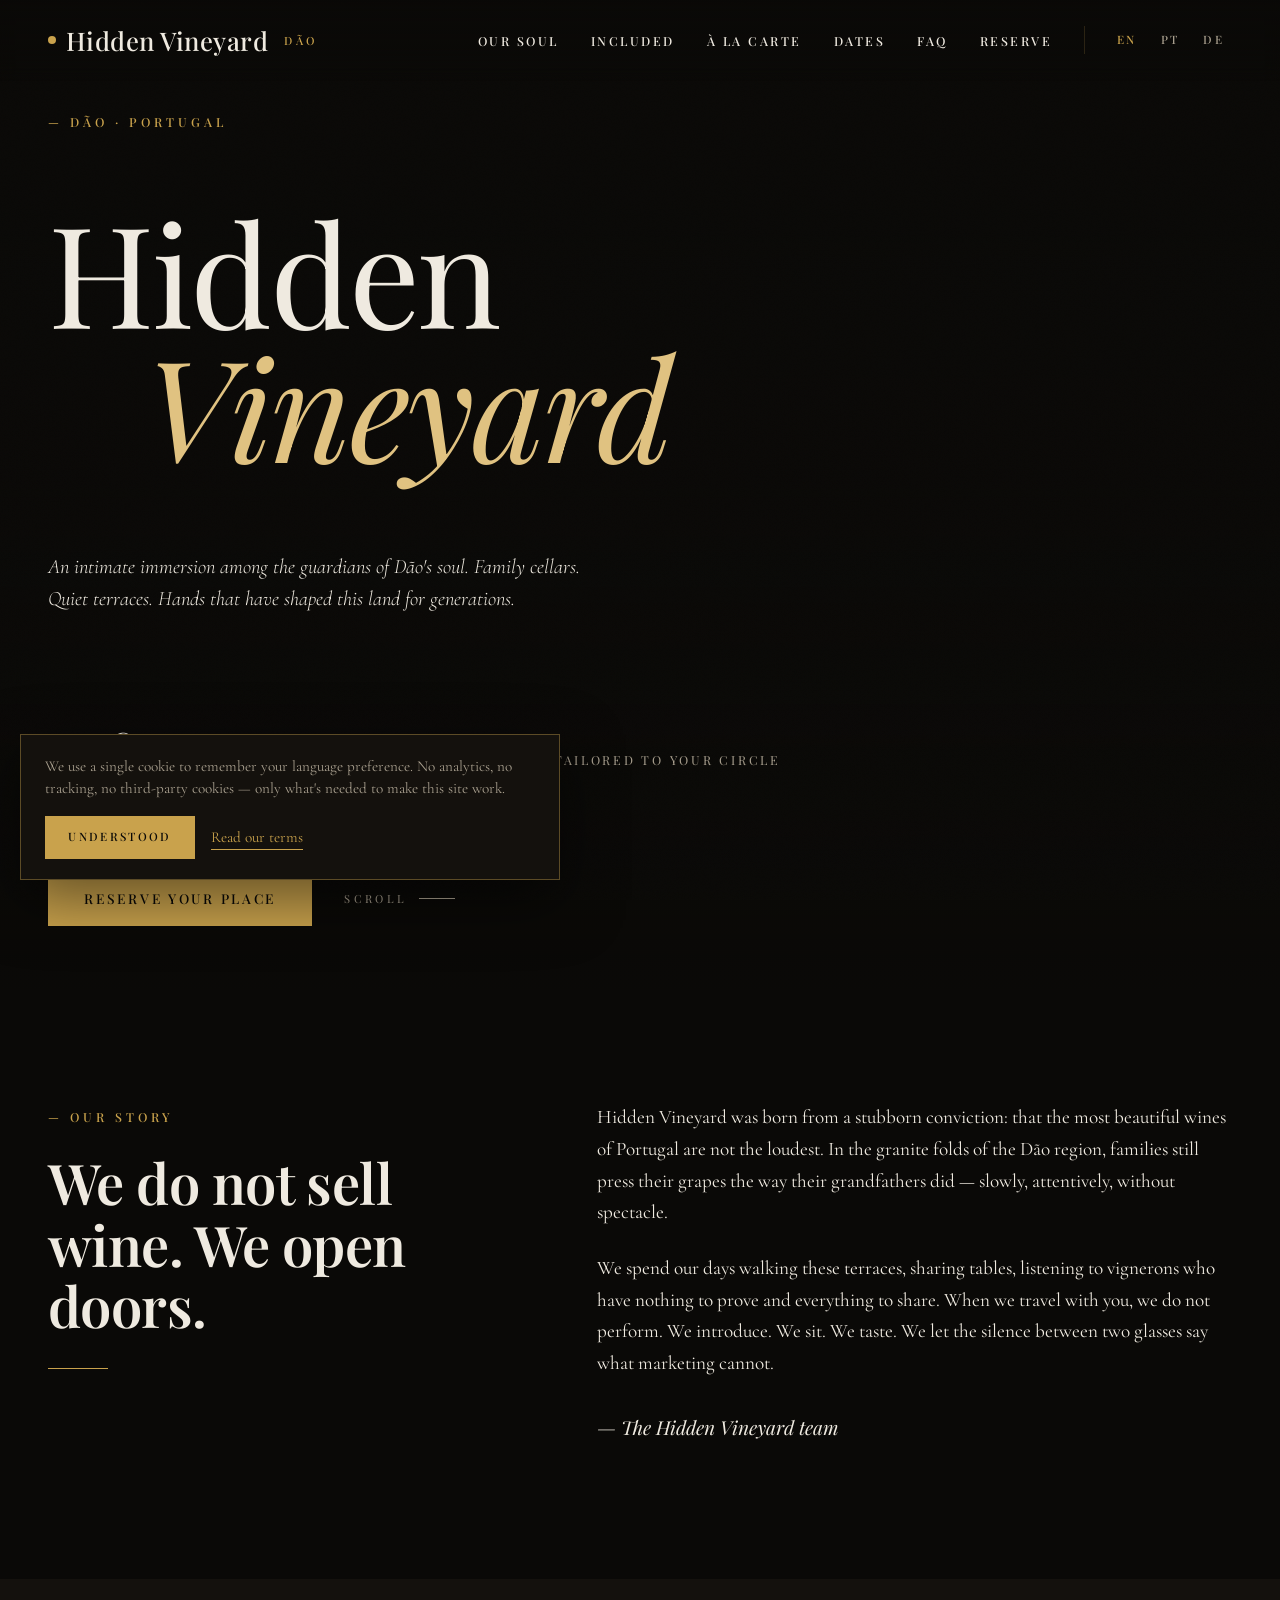
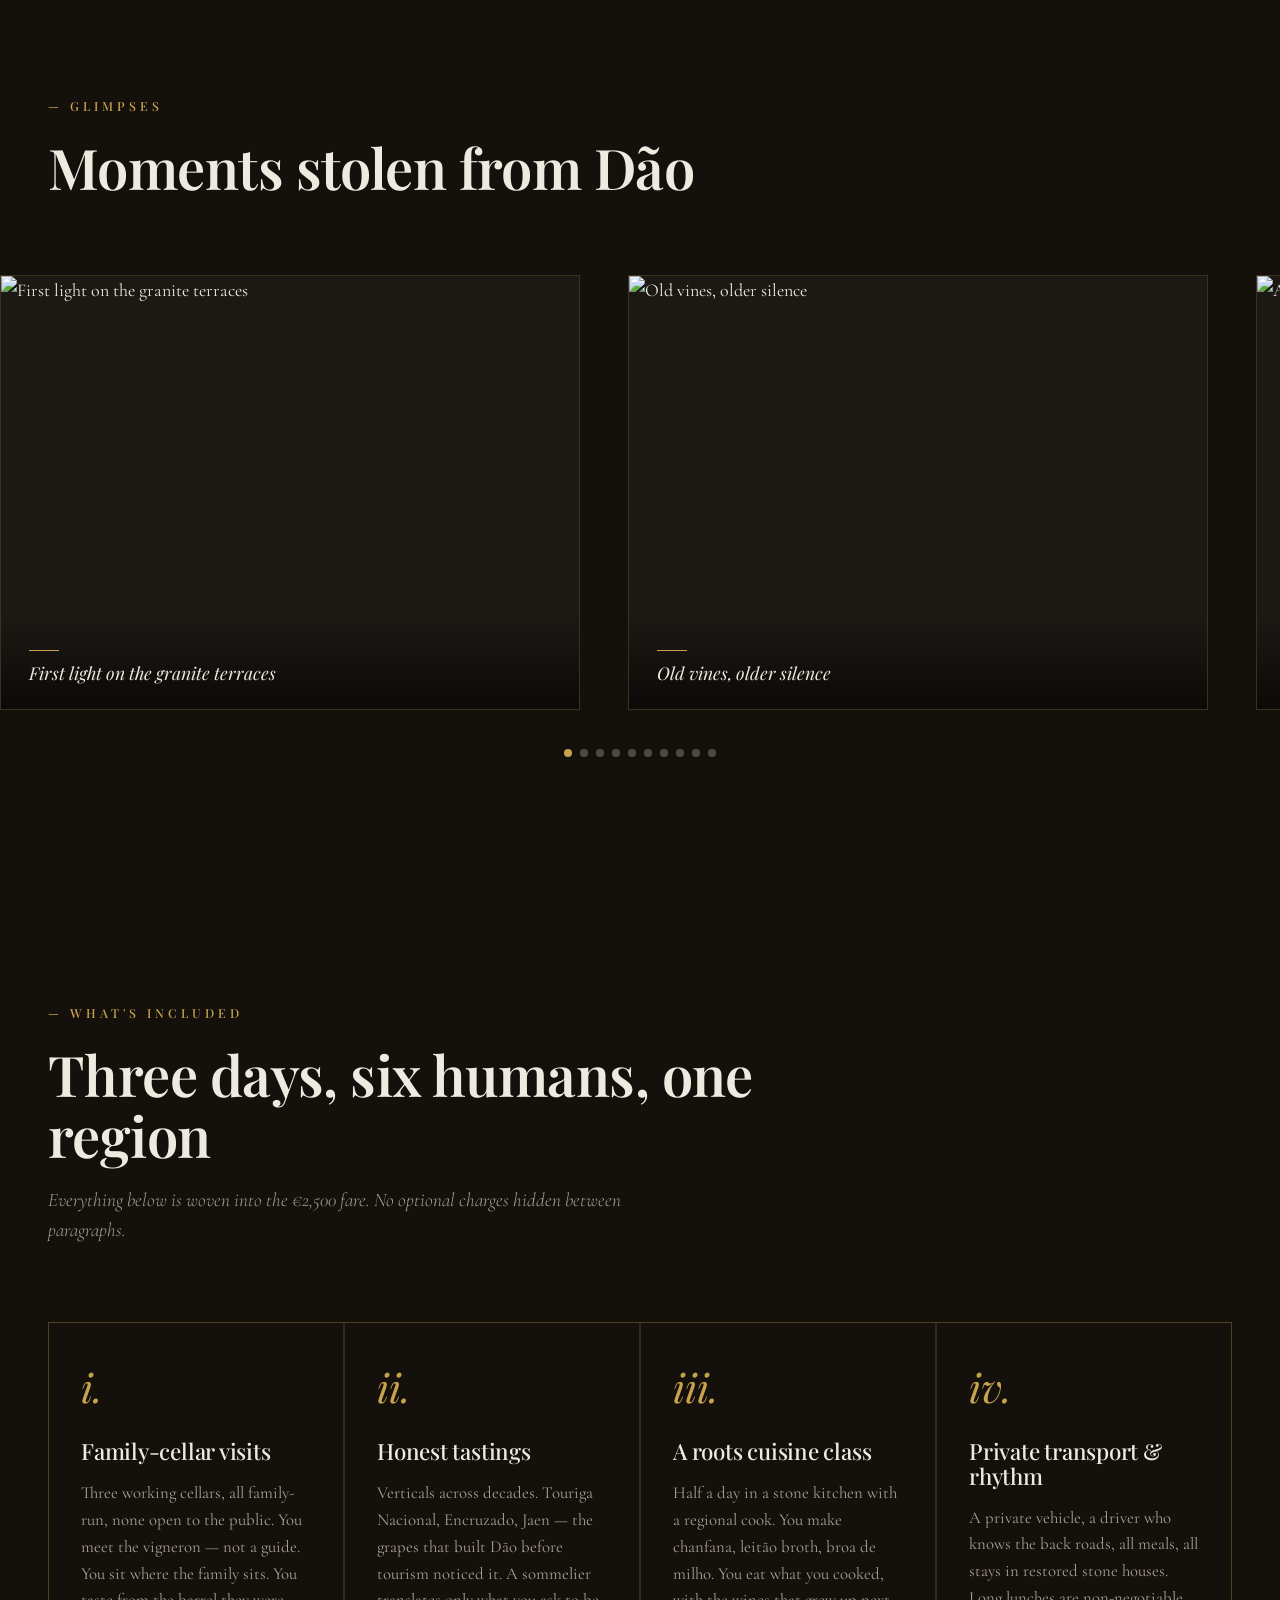
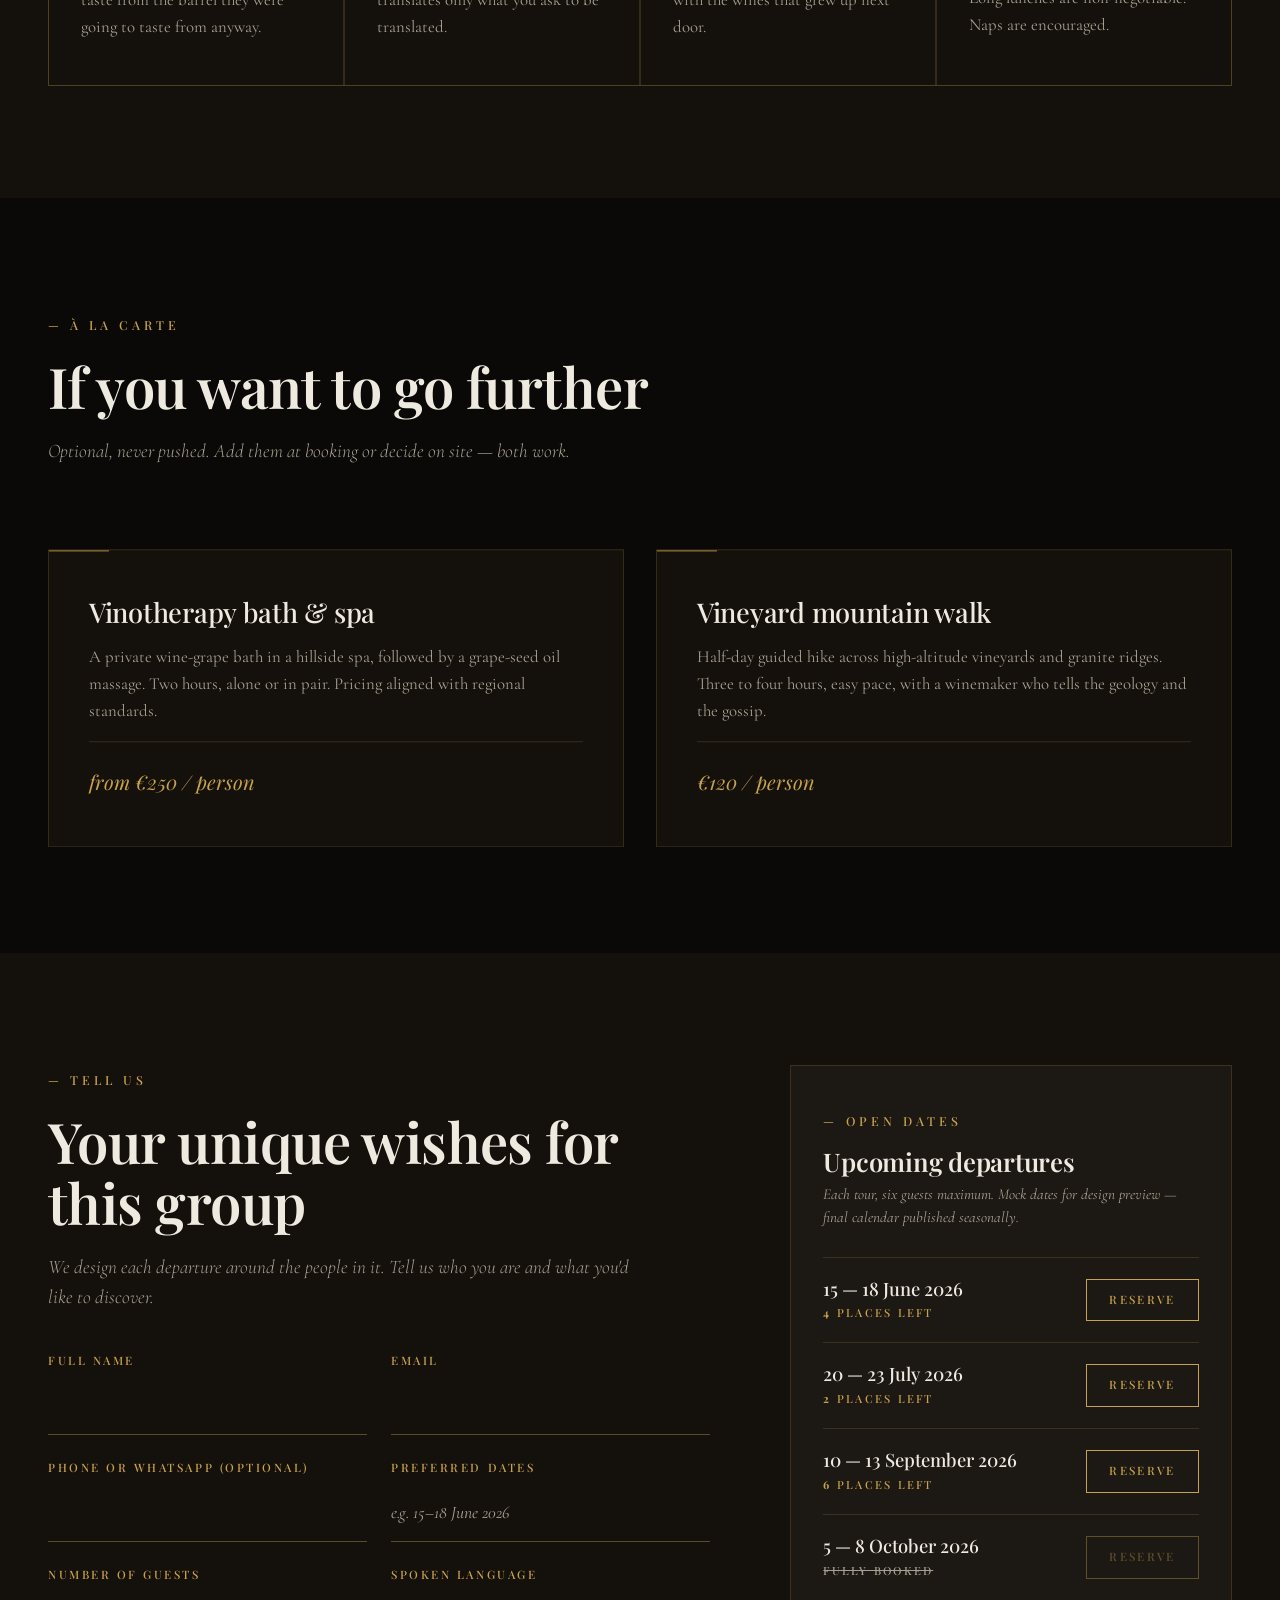
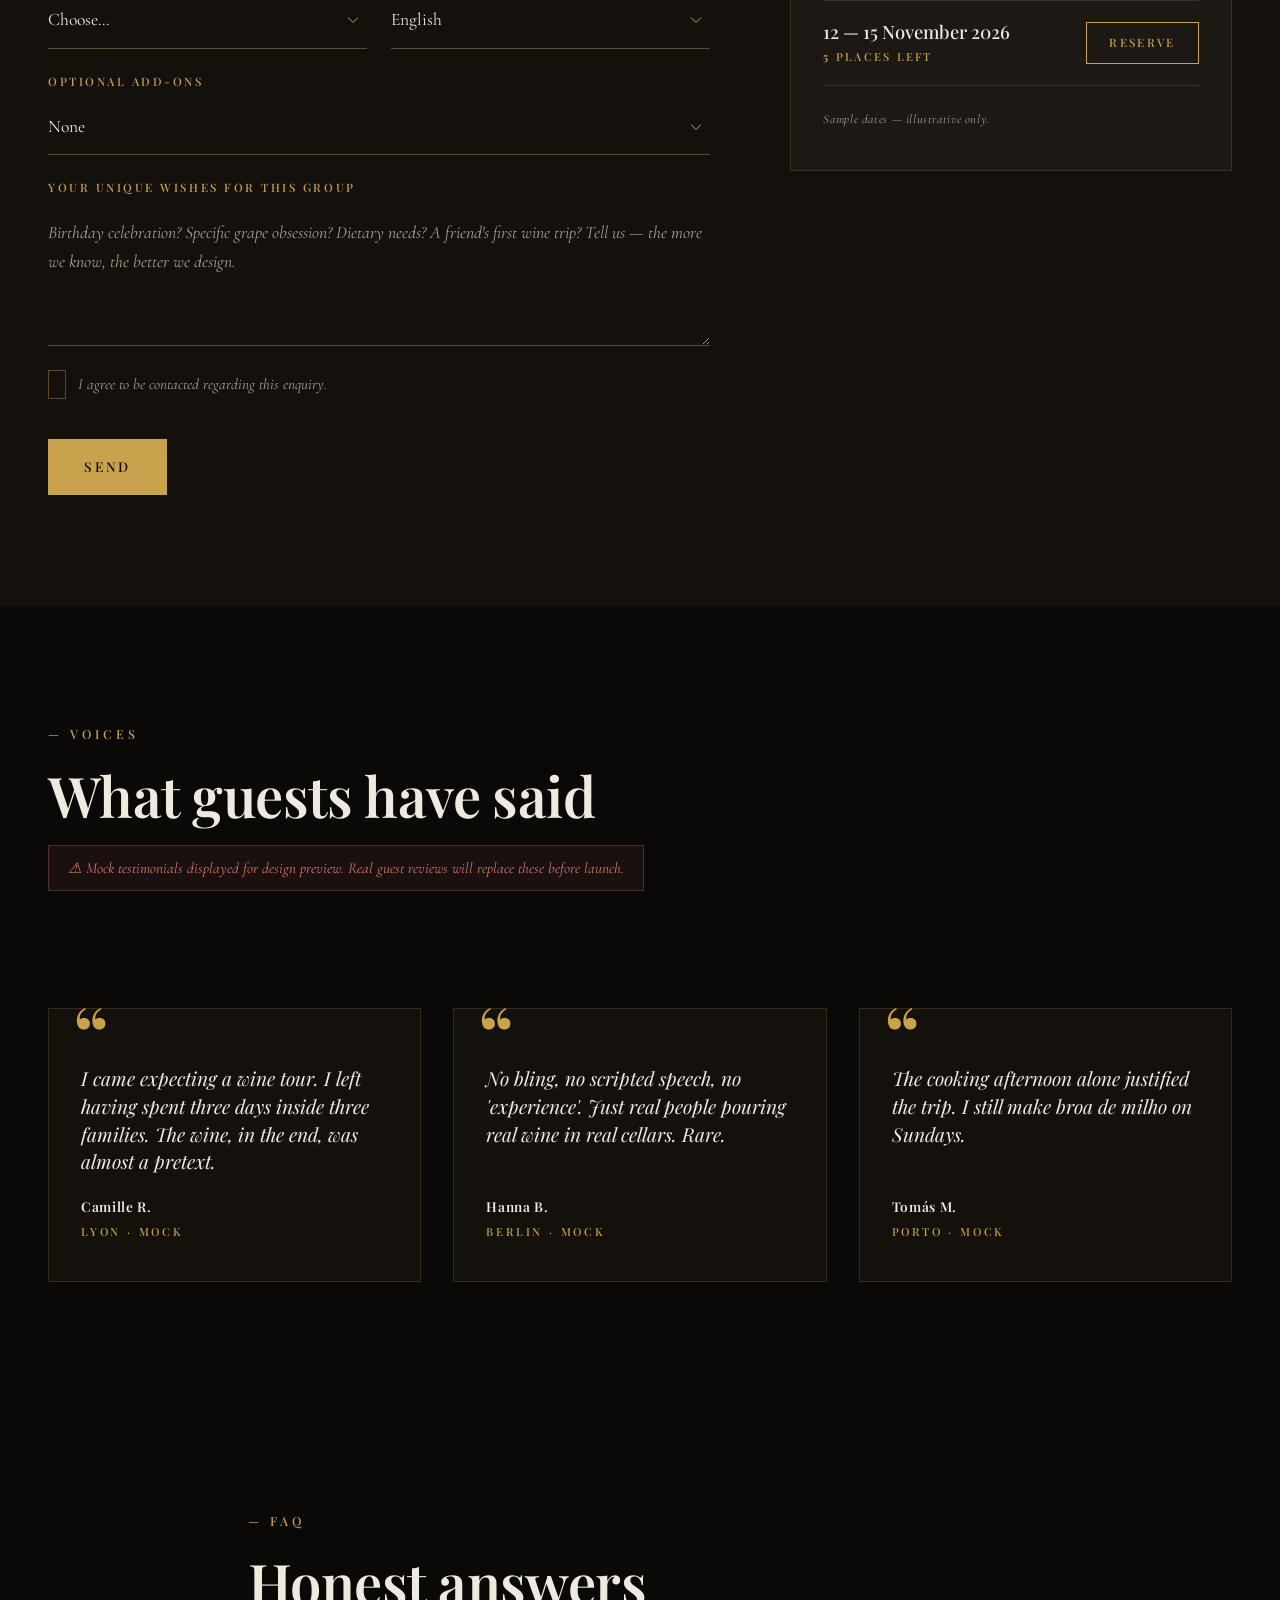
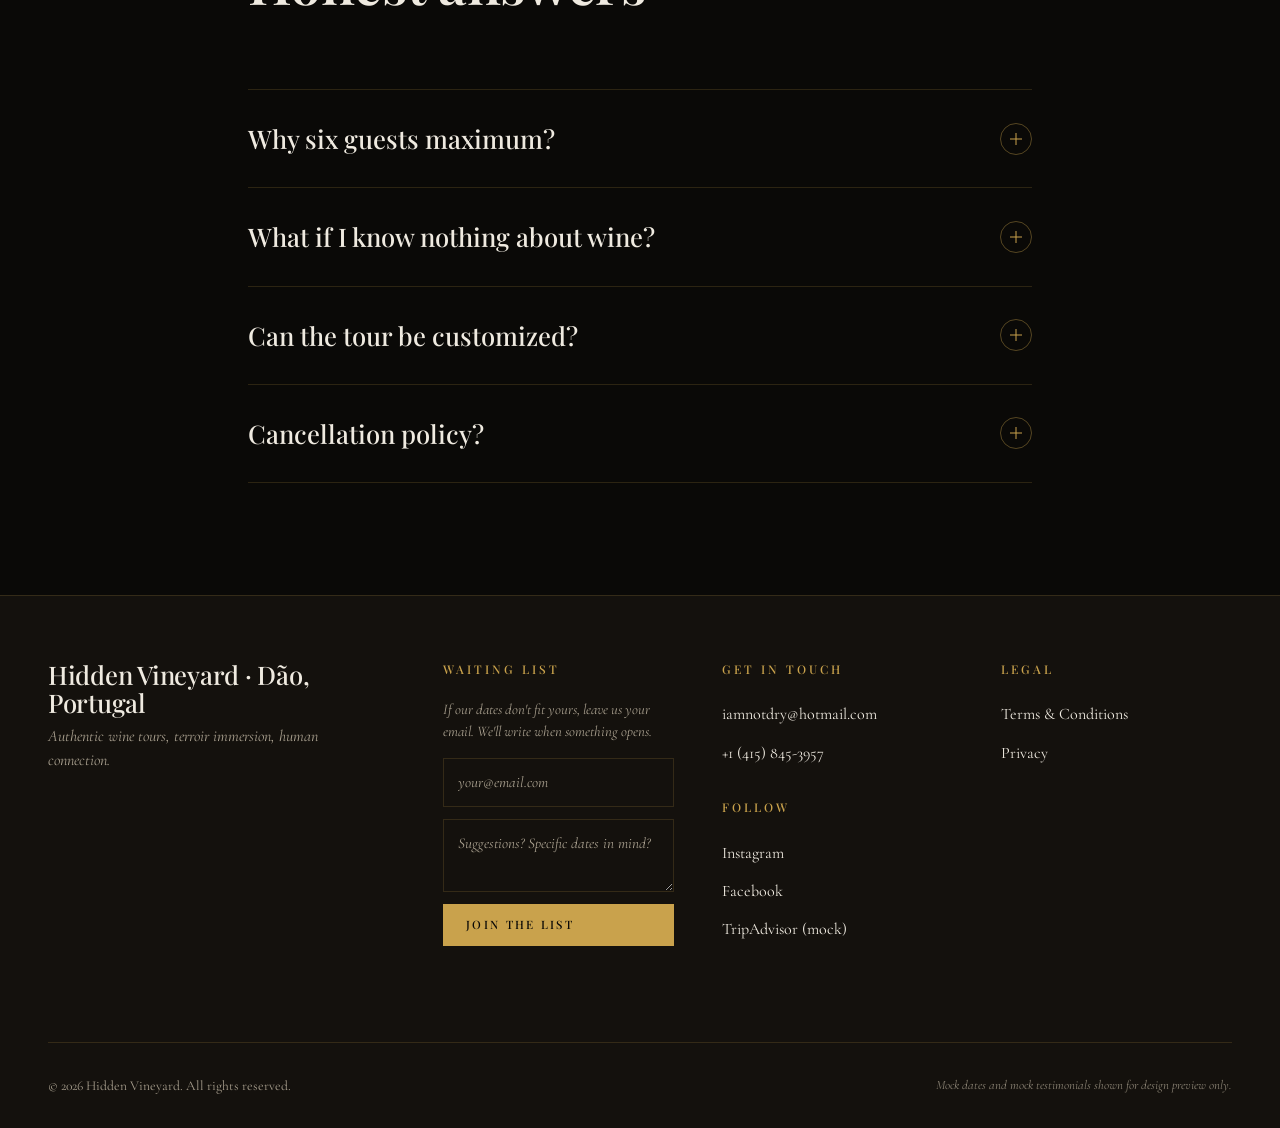
==== index.html @ 2f43fe37 "Update index.html" ====
<!DOCTYPE html>
<html lang="en">
<head>
  <meta charset="UTF-8" />
  <meta name="viewport" content="width=device-width, initial-scale=1.0" />
  <meta name="theme-color" content="#0A0907" />

  <title data-i18n="page_title">Hidden Vineyards — Authentic Dão Wine Tour | €2,500</title>
  <meta name="description" data-i18n-content="page_meta_desc"
    content="Hidden Vineyard. Intimate, family-cellar wine immersion in the Dão region of Portugal. Maximum 6 guests. €2,500 per person." />
  <meta name="keywords" content="Hidden Vineyard, Dão wine tour, Portugal wine, family winery, terroir, authentic wine experience, vineyard immersion, small group wine" />
  <meta name="author" content="Hidden Vineyard" />
  <meta name="robots" content="index, follow" />
  <link rel="canonical" href="https://hiddenvineyard.com/" />

  <!-- Open Graph / Twitter -->
  <meta property="og:type" content="website" />
  <meta property="og:title" data-i18n-content="page_title" content="Hidden Vineyard — Authentic Dão Wine Tour" />
  <meta property="og:description" data-i18n-content="page_meta_desc" content="Family-cellar wine immersion in the Dão region. Maximum 6 guests." />
  <meta property="og:image" content="https://images.unsplash.com/photo-1506377247377-2a5b3b417ebb?w=1200&q=80&auto=format&fit=crop" />
  <meta property="og:url" content="https://hiddenvineyard.com/" />
  <meta name="twitter:card" content="summary_large_image" />

  <!-- Favicon (inline SVG) -->
  <link rel="icon" type="image/svg+xml" href="data:image/svg+xml,%3Csvg xmlns='http://www.w3.org/2000/svg' viewBox='0 0 64 64'%3E%3Crect width='64' height='64' fill='%230A0907'/%3E%3Ctext x='32' y='44' font-family='Georgia,serif' font-size='38' font-style='italic' fill='%23C9A24C' text-anchor='middle' font-weight='500'%3EH%3C/text%3E%3Ccircle cx='48' cy='20' r='3' fill='%23C9A24C'/%3E%3C/svg%3E" />

  <!-- Fonts -->
  <link rel="preconnect" href="https://fonts.googleapis.com" />
  <link rel="preconnect" href="https://fonts.gstatic.com" crossorigin />
  <link href="https://fonts.googleapis.com/css2?family=Playfair+Display:ital,wght@0,400;0,500;0,600;0,700;1,400;1,500&family=Cormorant+Garamond:ital,wght@0,300;0,400;0,500;0,600;0,700;1,300;1,400;1,500&display=swap" rel="stylesheet" />

  <!-- Preconnect to Unsplash CDN for image perf -->
  <link rel="preconnect" href="https://images.unsplash.com" crossorigin />

  <!-- Swiper CSS (CDN) -->
  <link rel="stylesheet" href="https://cdn.jsdelivr.net/npm/swiper@11/swiper-bundle.min.css" />

  <!-- Site CSS -->
  <link rel="stylesheet" href="./css/style.css" />

  <!-- JSON-LD (SEO) -->
  <script type="application/ld+json">
  {
    "@context": "https://schema.org",
    "@type": "TouristTrip",
    "name": "Hidden Vineyard — Authentic Dão Wine Tour",
    "description": "Three-day intimate wine immersion in the Dão region of Portugal. Family cellars, terroir tastings, regional cooking. Maximum 6 guests.",
    "touristType": "Wine enthusiasts",
    "offers": {
      "@type": "Offer",
      "price": "TBD",
      "priceCurrency": "",
      "availability": "https://schema.org/InStock"
    },
    "provider": {
      "@type": "Organization",
      "name": "Hidden Vineyard",
      "email": "iamnotdry@hotmail.com",
      "telephone": "+1-415-845-3957",
      "areaServed": "Dão, Portugal",
      "sameAs": [
        "https://instagram.com/hiddenvineyarddao",
        "https://facebook.com/hiddenvineyarddao"
      ]
    }
  }
  </script>
</head>

<body>

  <!-- ============================================================
       Cookie banner
       ============================================================ -->
  <aside class="cookie" id="cookieBanner" role="dialog" aria-label="Cookie notice">
    <p data-i18n="cookie_text">We use a single cookie to remember your language preference. No analytics, no tracking, no third-party cookies.</p>
    <div class="cookie__row">
      <button class="btn btn--small btn--primary" id="cookieAccept" data-i18n="cookie_accept">Understood</button>
      <a href="./tnc.html" data-i18n="cookie_link">Read our terms</a>
    </div>
  </aside>

  <!-- ============================================================
       Top bar
       ============================================================ -->
  <header class="topbar">
    <div class="container topbar__inner">
      <a href="#top" class="brand" aria-label="Hidden Vineyard">
        <span class="brand__mark"></span>
        <span>Hidden Vineyard</span>
        <span class="brand__sub">Dão</span>
      </a>

      <button class="nav-toggle" aria-label="Toggle navigation" aria-expanded="false">
        <span></span><span></span><span></span>
      </button>

      <nav class="nav" aria-label="Main navigation">
        <ul class="nav__list">
          <li><a href="#about" class="nav__link" data-i18n="nav_about">Our soul</a></li>
          <li><a href="#included" class="nav__link" data-i18n="nav_included">Included</a></li>
          <li><a href="#options" class="nav__link" data-i18n="nav_options">À la carte</a></li>
          <li><a href="#dates" class="nav__link" data-i18n="nav_dates">Dates</a></li>
          <li><a href="#faq" class="nav__link" data-i18n="nav_faq">FAQ</a></li>
          <li><a href="#contact" class="nav__link" data-i18n="nav_contact">Reserve</a></li>
        </ul>
        <div class="lang-switcher" role="group" aria-label="Language">
          <button class="lang-btn" data-lang="en" aria-pressed="true">EN</button>
          <button class="lang-btn" data-lang="pt" aria-pressed="false">PT</button>
          <button class="lang-btn" data-lang="de" aria-pressed="false">DE</button>
        </div>
      </nav>
    </div>
  </header>

  <main id="top">

    <!-- ============================================================
         Hero (parallax)
         ============================================================ -->
    <section class="hero" aria-label="Hidden Vineyard — Dão immersion">
      <div class="hero__bg" aria-hidden="true"></div>
      <div class="container hero__inner">
        <div class="hero__overline overline reveal" data-i18n="hero_overline">DÃO · PORTUGAL</div>
        <h1 class="hero__title reveal" data-delay="1">
          <span data-i18n="hero_title_line1" style="display:inline; margin-left:0; font-style:normal; color:var(--hv-cream);">Hidden</span>
          <span data-i18n="hero_title_line2">Vineyard</span>
        </h1>
        <p class="hero__subtitle reveal" data-delay="2" data-i18n="hero_subtitle">
          An intimate immersion among the guardians of Dão's soul.
        </p>
        <div class="hero__meta reveal" data-delay="3">
          <div class="hero__price-block">
            <span class="hero__price-label" data-i18n="hero_price_label">From</span>
            <span class="hero__price" data-i18n="hero_price">€2,500</span>
            <span class="hero__price-unit" data-i18n="hero_price_unit">per guest</span>
          </div>
          <div class="hero__group" data-i18n="hero_group">6 guests maximum · Tailored to your circle</div>
        </div>
        <div class="hero__cta-row reveal" data-delay="4">
          <a href="#contact" class="btn btn--primary" data-i18n="hero_cta">Reserve your place</a>
          <a href="#about" class="hero__scroll" data-i18n="hero_scroll">Scroll</a>
        </div>
      </div>
    </section>

    <!-- ============================================================
         About
         ============================================================ -->
    <section class="about" id="about">
      <div class="container">
        <div class="about__grid">
          <div class="reveal reveal--left">
            <div class="overline" data-i18n="about_overline">OUR STORY</div>
            <h2 class="about__title" data-i18n="about_title" style="margin-top:1.25rem;">
              We do not sell wine. We open doors.
            </h2>
            <span class="about__rule" aria-hidden="true"></span>
          </div>
          <div class="about__text reveal reveal--right" data-delay="1">
            <p data-i18n="about_p1">Hidden Vineyard was born from a stubborn conviction…</p>
            <p data-i18n="about_p2">We spend our days walking these terraces…</p>
            <p class="about__signature" data-i18n="about_signature">— The Hidden Vineyard team</p>
          </div>
        </div>
      </div>
    </section>

    <!-- ============================================================
         Carousel
         ============================================================ -->
    <section class="carousel-section">
      <div class="container">
        <div class="section-head reveal">
          <div class="overline" data-i18n="carousel_overline">GLIMPSES</div>
          <h2 data-i18n="carousel_title">Moments stolen from Dão</h2>
        </div>
      </div>

      <div class="swiper reveal" data-delay="1">
        <div class="swiper-wrapper">
          <div class="swiper-slide">
            <img src="https://images.unsplash.com/photo-1506905925346-21bda4d32df4?w=900&q=80&auto=format&fit=crop"
                 alt="" data-i18n-alt="carousel_caption_1" loading="lazy" />
            <div class="swiper-slide__caption" data-i18n="carousel_caption_1">First light on the granite terraces</div>
          </div>
          <div class="swiper-slide">
            <img src="https://images.unsplash.com/photo-1547595628-c61a29f496f0?w=900&q=80&auto=format&fit=crop"
                 alt="" data-i18n-alt="carousel_caption_2" loading="lazy" />
            <div class="swiper-slide__caption" data-i18n="carousel_caption_2">Old vines, older silence</div>
          </div>
          <div class="swiper-slide">
            <img src="https://images.unsplash.com/photo-1474722883778-792e7990302f?w=900&q=80&auto=format&fit=crop"
                 alt="" data-i18n-alt="carousel_caption_3" loading="lazy" />
            <div class="swiper-slide__caption" data-i18n="carousel_caption_3">A cellar that smells of wood and patience</div>
          </div>
          <div class="swiper-slide">
            <img src="https://images.unsplash.com/photo-1510812431401-41d2cab2707d?w=900&q=80&auto=format&fit=crop"
                 alt="" data-i18n-alt="carousel_caption_4" loading="lazy" />
            <div class="swiper-slide__caption" data-i18n="carousel_caption_4">The hands that prune in February</div>
          </div>
          <div class="swiper-slide">
            <img src="https://images.unsplash.com/photo-1414235077428-338989a2e8c0?w=900&q=80&auto=format&fit=crop"
                 alt="" data-i18n-alt="carousel_caption_5" loading="lazy" />
            <div class="swiper-slide__caption" data-i18n="carousel_caption_5">A family table, unhurried</div>
          </div>
          <div class="swiper-slide">
            <img src="https://images.unsplash.com/photo-1568213816046-0ee1c42bd559?w=900&q=80&auto=format&fit=crop"
                 alt="" data-i18n-alt="carousel_caption_6" loading="lazy" />
            <div class="swiper-slide__caption" data-i18n="carousel_caption_6">Bottles aged below the kitchen</div>
          </div>
          <div class="swiper-slide">
            <img src="https://images.unsplash.com/photo-1519046904884-53103b34b206?w=900&q=80&auto=format&fit=crop"
                 alt="" data-i18n-alt="carousel_caption_7" loading="lazy" />
            <div class="swiper-slide__caption" data-i18n="carousel_caption_7">Mountain air at 700 meters</div>
          </div>
          <div class="swiper-slide">
            <img src="https://images.unsplash.com/photo-1504674900967-67149e62d34f?w=900&q=80&auto=format&fit=crop"
                 alt="" data-i18n-alt="carousel_caption_8" loading="lazy" />
            <div class="swiper-slide__caption" data-i18n="carousel_caption_8">Slow-roasted lamb, regional bread</div>
          </div>
          <div class="swiper-slide">
            <img src="https://images.unsplash.com/photo-1474314881477-04c4aac40a0e?w=900&q=80&auto=format&fit=crop"
                 alt="" data-i18n-alt="carousel_caption_9" loading="lazy" />
            <div class="swiper-slide__caption" data-i18n="carousel_caption_9">A wine bath, terroir on skin</div>
          </div>
          <div class="swiper-slide">
            <img src="https://images.unsplash.com/photo-1506377247377-2a5b3b417ebb?w=900&q=80&auto=format&fit=crop"
                 alt="" data-i18n-alt="carousel_caption_10" loading="lazy" />
            <div class="swiper-slide__caption" data-i18n="carousel_caption_10">Dusk over Serra da Estrela</div>
          </div>
        </div>
        <div class="swiper-pagination"></div>
      </div>
    </section>

    <!-- ============================================================
         Included
         ============================================================ -->
    <section class="included" id="included">
      <div class="container">
        <div class="section-head reveal">
          <div class="overline" data-i18n="included_overline">WHAT'S INCLUDED</div>
          <h2 data-i18n="included_title">Three days, six humans, one region</h2>
          <p data-i18n="included_subtitle">Everything below is woven into the €2,500 fare.</p>
        </div>

        <div class="included__grid">
          <article class="included__card reveal" data-delay="1">
            <span class="included__num">i.</span>
            <h4 data-i18n="included_1_title">Family-cellar visits</h4>
            <p data-i18n="included_1_desc">Three working cellars, all family-run, none open to the public.</p>
          </article>
          <article class="included__card reveal" data-delay="2">
            <span class="included__num">ii.</span>
            <h4 data-i18n="included_2_title">Honest tastings</h4>
            <p data-i18n="included_2_desc">Verticals across decades.</p>
          </article>
          <article class="included__card reveal" data-delay="3">
            <span class="included__num">iii.</span>
            <h4 data-i18n="included_3_title">A roots cuisine class</h4>
            <p data-i18n="included_3_desc">Half a day in a stone kitchen with a regional cook.</p>
          </article>
          <article class="included__card reveal" data-delay="4">
            <span class="included__num">iv.</span>
            <h4 data-i18n="included_4_title">Private transport &amp; rhythm</h4>
            <p data-i18n="included_4_desc">A private vehicle, a driver who knows the back roads.</p>
          </article>
        </div>
      </div>
    </section>

    <!-- ============================================================
         Options à la carte
         ============================================================ -->
    <section class="options" id="options">
      <div class="container">
        <div class="section-head reveal">
          <div class="overline" data-i18n="options_overline">À LA CARTE</div>
          <h2 data-i18n="options_title">If you want to go further</h2>
          <p data-i18n="options_subtitle">Optional, never pushed.</p>
        </div>

        <div class="options__grid">
          <article class="option-card parallax-card reveal reveal--left" data-parallax="0.04">
            <h4 data-i18n="addon_1_title">Vinotherapy bath &amp; spa</h4>
            <p data-i18n="addon_1_desc">A private wine-grape bath in a hillside spa.</p>
            <div class="option-card__price" data-i18n="addon_1_price">from €250 / person</div>
          </article>
          <article class="option-card parallax-card reveal reveal--right" data-parallax="0.04">
            <h4 data-i18n="addon_2_title">Vineyard mountain walk</h4>
            <p data-i18n="addon_2_desc">Half-day guided hike across high-altitude vineyards.</p>
            <div class="option-card__price" data-i18n="addon_2_price">€120 / person</div>
          </article>
        </div>
      </div>
    </section>

    <!-- ============================================================
         Booking — Form (left) + Sticky dates (right)
         ============================================================ -->
    <section class="booking" id="contact">
      <div class="container">
        <div class="booking__grid">

          <!-- Form -->
          <div class="reveal">
            <div class="section-head" style="margin-bottom: 2.5rem;">
              <div class="overline" data-i18n="form_overline">TELL US</div>
              <h2 data-i18n="form_title">Your unique wishes for this group</h2>
              <p data-i18n="form_subtitle">We design each departure around the people in it.</p>
            </div>

            <!-- Netlify form: data-netlify + name + hidden form-name + honeypot -->
            <form class="form" id="bookingForm"
                  name="hv-booking"
                  method="POST"
                  data-netlify="true"
                  netlify-honeypot="bot-field"
                  novalidate>
              <input type="hidden" name="form-name" value="hv-booking" />
              <p style="display:none;">
                <label>Don't fill this out: <input name="bot-field" /></label>
              </p>

              <div class="form__row">
                <div class="field">
                  <label for="f-name" data-i18n="form_name">Full name</label>
                  <input type="text" id="f-name" name="name" required autocomplete="name" />
                </div>
                <div class="field">
                  <label for="f-email" data-i18n="form_email">Email</label>
                  <input type="email" id="f-email" name="email" required autocomplete="email" />
                </div>
              </div>

              <div class="form__row">
                <div class="field">
                  <label for="f-phone" data-i18n="form_phone">Phone or WhatsApp (optional)</label>
                  <input type="tel" id="f-phone" name="phone" autocomplete="tel" />
                </div>
                <div class="field">
                  <label for="f-dates" data-i18n="form_dates">Preferred dates</label>
                  <input type="text" id="f-dates" name="dates" required
                         placeholder="e.g. 15–18 June 2026"
                         data-i18n-placeholder="form_dates_ph" />
                </div>
              </div>

              <div class="form__row">
                <div class="field">
                  <label for="f-guests" data-i18n="form_guests">Number of guests</label>
                  <select id="f-guests" name="guests" required>
                    <option value="" data-i18n="form_guests_select">Choose...</option>
                    <option value="1" data-i18n="form_guest_1">1 guest</option>
                    <option value="2" data-i18n="form_guest_2">2 guests</option>
                    <option value="3" data-i18n="form_guest_3">3 guests</option>
                    <option value="4" data-i18n="form_guest_4">4 guests</option>
                    <option value="5" data-i18n="form_guest_5">5 guests</option>
                    <option value="6" data-i18n="form_guest_6">6 guests</option>
                  </select>
                </div>
                <div class="field">
                  <label for="f-lang" data-i18n="form_lang">Spoken language</label>
                  <select id="f-lang" name="lang">
                    <option value="en" data-i18n="form_lang_en">English</option>
                    <option value="pt" data-i18n="form_lang_pt">Portuguese</option>
                    <option value="de" data-i18n="form_lang_de">German</option>
                    <option value="other" data-i18n="form_lang_other">Other</option>
                  </select>
                </div>
              </div>

              <div class="field">
                <label for="f-addons" data-i18n="form_addons">Optional add-ons</label>
                <select id="f-addons" name="addons">
                  <option value="none" data-i18n="form_addon_none">None</option>
                  <option value="spa" data-i18n="form_addon_spa">Vinotherapy bath</option>
                  <option value="walk" data-i18n="form_addon_walk">Mountain walk</option>
                  <option value="both" data-i18n="form_addon_both">Both</option>
                </select>
              </div>

              <div class="field">
                <label for="f-wishes" data-i18n="form_wishes">Your unique wishes for this group</label>
                <textarea id="f-wishes" name="wishes" required
                  placeholder="Birthday celebration? Specific grape obsession? Dietary needs?"
                  data-i18n-placeholder="form_wishes_ph"></textarea>
              </div>

              <div class="field field--checkbox">
                <input type="checkbox" id="f-consent" name="consent" required />
                <label for="f-consent" data-i18n="form_consent">I agree to be contacted regarding this enquiry.</label>
              </div>

              <div class="form__submit">
                <button type="submit" class="btn btn--primary" data-i18n="form_submit">Send</button>
                <span class="form__status" id="bookingStatus" role="status" aria-live="polite"></span>
              </div>
            </form>
          </div>

          <!-- Sticky dates panel -->
          <aside class="dates" id="dates" aria-label="Upcoming departures">
            <div class="overline" data-i18n="dates_overline" style="margin-bottom:1rem;">OPEN DATES</div>
            <h3 class="dates__title" data-i18n="dates_title">Upcoming departures</h3>
            <p class="dates__subtitle" data-i18n="dates_subtitle">Each tour, six guests maximum.</p>

            <div class="dates__list">
              <div class="date-item">
                <div>
                  <div class="date-item__when">15 — 18 June 2026</div>
                  <span class="date-item__seats"><strong>4</strong> <span data-i18n="dates_seats_left">places left</span></span>
                </div>
                <a href="#contact" class="btn btn--small" data-i18n="dates_book">Reserve</a>
              </div>
              <div class="date-item">
                <div>
                  <div class="date-item__when">20 — 23 July 2026</div>
                  <span class="date-item__seats"><strong>2</strong> <span data-i18n="dates_seats_left">places left</span></span>
                </div>
                <a href="#contact" class="btn btn--small" data-i18n="dates_book">Reserve</a>
              </div>
              <div class="date-item">
                <div>
                  <div class="date-item__when">10 — 13 September 2026</div>
                  <span class="date-item__seats"><strong>6</strong> <span data-i18n="dates_seats_left">places left</span></span>
                </div>
                <a href="#contact" class="btn btn--small" data-i18n="dates_book">Reserve</a>
              </div>
              <div class="date-item">
                <div>
                  <div class="date-item__when">5 — 8 October 2026</div>
                  <span class="date-item__seats date-item__seats--full" data-i18n="dates_full">Fully booked</span>
                </div>
                <span class="btn btn--small" style="opacity:0.4; pointer-events:none;" data-i18n="dates_book">Reserve</span>
              </div>
              <div class="date-item">
                <div>
                  <div class="date-item__when">12 — 15 November 2026</div>
                  <span class="date-item__seats"><strong>5</strong> <span data-i18n="dates_seats_left">places left</span></span>
                </div>
                <a href="#contact" class="btn btn--small" data-i18n="dates_book">Reserve</a>
              </div>
            </div>

            <p class="dates__disclaimer" data-i18n="dates_disclaimer">Sample dates — illustrative only.</p>
          </aside>
        </div>
      </div>
    </section>

    <!-- ============================================================
         Testimonials
         ============================================================ -->
    <section class="testimonials" id="testimonials">
      <div class="container">
        <div class="section-head reveal">
          <div class="overline" data-i18n="testimonials_overline">VOICES</div>
          <h2 data-i18n="testimonials_title">What guests have said</h2>
          <div class="testimonials__disclaimer" data-i18n="testimonials_disclaimer">
            ⚠ Mock testimonials displayed for design preview.
          </div>
        </div>

        <div class="testimonials__grid">
          <figure class="testimonial reveal" data-delay="1">
            <blockquote class="testimonial__text" data-i18n="testimonial_1">
              I came expecting a wine tour. I left having spent three days inside three families.
            </blockquote>
            <figcaption>
              <div class="testimonial__author" data-i18n="testimonial_1_name">Camille R.</div>
              <div class="testimonial__role" data-i18n="testimonial_1_role">Lyon · mock</div>
            </figcaption>
          </figure>

          <figure class="testimonial reveal" data-delay="2">
            <blockquote class="testimonial__text" data-i18n="testimonial_2">
              No bling, no scripted speech. Just real people pouring real wine in real cellars.
            </blockquote>
            <figcaption>
              <div class="testimonial__author" data-i18n="testimonial_2_name">Hanna B.</div>
              <div class="testimonial__role" data-i18n="testimonial_2_role">Berlin · mock</div>
            </figcaption>
          </figure>

          <figure class="testimonial reveal" data-delay="3">
            <blockquote class="testimonial__text" data-i18n="testimonial_3">
              The cooking afternoon alone justified the trip.
            </blockquote>
            <figcaption>
              <div class="testimonial__author" data-i18n="testimonial_3_name">Tomás M.</div>
              <div class="testimonial__role" data-i18n="testimonial_3_role">Porto · mock</div>
            </figcaption>
          </figure>
        </div>
      </div>
    </section>

    <!-- ============================================================
         FAQ
         ============================================================ -->
    <section class="faq" id="faq">
      <div class="container container--narrow">
        <div class="section-head reveal">
          <div class="overline" data-i18n="faq_overline">FAQ</div>
          <h2 data-i18n="faq_title">Honest answers</h2>
        </div>

        <div class="faq__list">
          <div class="faq-item reveal">
            <button class="faq-item__btn" aria-expanded="false">
              <span class="faq-item__q" data-i18n="faq_1_q">Why six guests maximum?</span>
              <span class="faq-item__icon" aria-hidden="true"></span>
            </button>
            <div class="faq-item__answer">
              <div class="faq-item__answer-inner"><p data-i18n="faq_1_a">Because seven changes the dynamic.</p></div>
            </div>
          </div>
          <div class="faq-item reveal">
            <button class="faq-item__btn" aria-expanded="false">
              <span class="faq-item__q" data-i18n="faq_2_q">What if I know nothing about wine?</span>
              <span class="faq-item__icon" aria-hidden="true"></span>
            </button>
            <div class="faq-item__answer">
              <div class="faq-item__answer-inner"><p data-i18n="faq_2_a">Better, often.</p></div>
            </div>
          </div>
          <div class="faq-item reveal">
            <button class="faq-item__btn" aria-expanded="false">
              <span class="faq-item__q" data-i18n="faq_3_q">Can the tour be customized?</span>
              <span class="faq-item__icon" aria-hidden="true"></span>
            </button>
            <div class="faq-item__answer">
              <div class="faq-item__answer-inner"><p data-i18n="faq_3_a">Every departure is built around the six people in it.</p></div>
            </div>
          </div>
          <div class="faq-item reveal">
            <button class="faq-item__btn" aria-expanded="false">
              <span class="faq-item__q" data-i18n="faq_4_q">Cancellation policy?</span>
              <span class="faq-item__icon" aria-hidden="true"></span>
            </button>
            <div class="faq-item__answer">
              <div class="faq-item__answer-inner"><p data-i18n="faq_4_a">Sixty days or more before departure: full refund.</p></div>
            </div>
          </div>
        </div>
      </div>
    </section>

  </main>

  <!-- ============================================================
       Footer
       ============================================================ -->
  <footer class="footer">
    <div class="container">
      <div class="footer__grid">

        <div class="footer__brand">
          <h4 data-i18n="footer_brand_line">Hidden Vineyard · Dão, Portugal</h4>
          <p data-i18n="footer_tag">Authentic wine tours, terroir immersion, human connection.</p>
        </div>

        <div>
          <div class="footer__col-title" data-i18n="footer_waitlist_title">Waiting list</div>
          <p style="font-size:0.92rem; color:var(--hv-cream-muted); font-style:italic; margin-bottom:0.75rem; line-height:1.45;"
             data-i18n="footer_waitlist_subtitle">If our dates don't fit yours, leave us your email.</p>

          <form class="waitlist" id="waitlistForm"
                name="hv-waitlist" method="POST"
                data-netlify="true" netlify-honeypot="bot-field" novalidate>
            <input type="hidden" name="form-name" value="hv-waitlist" />
            <p style="display:none;"><label>Don't fill: <input name="bot-field" /></label></p>
            <input type="email" name="email" required
                   placeholder="your@email.com"
                   data-i18n-placeholder="footer_waitlist_email_ph" />
            <textarea name="message"
                      placeholder="Suggestions? Specific dates in mind?"
                      data-i18n-placeholder="footer_waitlist_msg_ph"></textarea>
            <button type="submit" class="btn btn--small btn--primary" data-i18n="footer_waitlist_submit">Join the list</button>
            <span class="waitlist__status" id="waitlistStatus" role="status" aria-live="polite"></span>
          </form>
        </div>

        <div>
          <div class="footer__col-title" data-i18n="footer_contact_title">Get in touch</div>
          <ul class="footer__list">
            <li><a href="mailto:iamnotdry@hotmail.com">iamnotdry@hotmail.com</a></li>
            <li><a href="tel:+14158453957">+1 (415) 845-3957</a></li>
          </ul>
          <div class="footer__col-title" style="margin-top: 2rem;" data-i18n="footer_social_title">Follow</div>
          <ul class="footer__list">
            <li><a href="https://instagram.com/hiddenvineyarddao" target="_blank" rel="noopener">Instagram</a></li>
            <li><a href="https://facebook.com/hiddenvineyarddao" target="_blank" rel="noopener">Facebook</a></li>
            <li><a href="https://www.tripadvisor.com/" target="_blank" rel="noopener">TripAdvisor (mock)</a></li>
          </ul>
        </div>

        <div>
          <div class="footer__col-title" data-i18n="footer_legal_title">Legal</div>
          <ul class="footer__list">
            <li><a href="./tnc.html" data-i18n="footer_legal_terms">Terms &amp; Conditions</a></li>
            <li><a href="./tnc.html#privacy" data-i18n="footer_legal_privacy">Privacy</a></li>
          </ul>
        </div>

      </div>

      <div class="footer__bottom">
        <span data-i18n="footer_copyright">© 2026 Hidden Vineyard. All rights reserved.</span>
        <span class="footer__disclaimer" data-i18n="footer_disclaimer">Mock dates and mock testimonials shown for design preview only.</span>
      </div>
    </div>
  </footer>

  <!-- Scripts -->
  <script src="https://cdn.jsdelivr.net/npm/swiper@11/swiper-bundle.min.js" defer></script>
  <script src="./js/i18n.js" defer></script>
  <script src="./js/main.js" defer></script>
</body>
</html>
---- css/style.css ----
/* =============================================================
   Hidden Vineyard — style.css
   Design: editorial luxury · warm-black + antique gold · double serif
   ============================================================= */

/* ---------- Variables ---------- */
:root {
  /* Color */
  --hv-black:        #0A0907;
  --hv-stone:        #14110D;
  --hv-stone-2:      #1C1814;
  --hv-line:         rgba(201, 162, 76, 0.18);
  --hv-line-strong:  rgba(201, 162, 76, 0.40);
  --hv-gold:         #C9A24C;
  --hv-gold-light:   #E0C281;
  --hv-cream:        #EFEAE0;
  --hv-cream-muted:  #A89F8E;
  --hv-success:      #8FBC8F;
  --hv-error:        #D9776E;

  /* Type */
  --font-display: 'Playfair Display', 'Times New Roman', serif;
  --font-body:    'Cormorant Garamond', Georgia, serif;
  --font-meta:    'Playfair Display', Georgia, serif;

  /* Sizes */
  --container:    1280px;
  --container-narrow: 880px;

  /* Spacing rhythm */
  --space-xs: 0.5rem;
  --space-sm: 1rem;
  --space-md: 2rem;
  --space-lg: 4rem;
  --space-xl: 7rem;

  /* Transition */
  --ease-out: cubic-bezier(0.16, 1, 0.3, 1);
}

/* ---------- Reset ---------- */
*, *::before, *::after { box-sizing: border-box; margin: 0; padding: 0; }
html { scroll-behavior: smooth; -webkit-text-size-adjust: 100%; }
body {
  font-family: var(--font-body);
  font-weight: 400;
  font-size: 1.125rem;
  line-height: 1.6;
  color: var(--hv-cream);
  background: var(--hv-black);
  overflow-x: hidden;
  -webkit-font-smoothing: antialiased;
  -moz-osx-font-smoothing: grayscale;
}

img, video { display: block; max-width: 100%; height: auto; }
button, input, select, textarea { font: inherit; color: inherit; }
button { cursor: pointer; background: none; border: none; }
a { color: inherit; text-decoration: none; }
ul, ol { list-style: none; }

/* ---------- Atmospheric overlay (grain) ---------- */
body::before {
  content: "";
  position: fixed;
  inset: 0;
  pointer-events: none;
  z-index: 1;
  opacity: 0.04;
  mix-blend-mode: overlay;
  background-image: url("data:image/svg+xml;utf8,<svg xmlns='http://www.w3.org/2000/svg' width='200' height='200'><filter id='n'><feTurbulence type='fractalNoise' baseFrequency='0.85' numOctaves='2' stitchTiles='stitch'/></filter><rect width='100%' height='100%' filter='url(%23n)' opacity='0.6'/></svg>");
}

/* ---------- Typography utilities ---------- */
h1, h2, h3, h4, h5 {
  font-family: var(--font-display);
  font-weight: 600;
  line-height: 1.1;
  letter-spacing: -0.01em;
  color: var(--hv-cream);
}
h1 { font-size: clamp(3rem, 9vw, 7rem); font-weight: 500; }
h2 { font-size: clamp(2rem, 5vw, 3.5rem); }
h3 { font-size: clamp(1.5rem, 3vw, 2rem); }
h4 { font-size: 1.5rem; font-weight: 600; }
p  { font-size: clamp(1.05rem, 1.4vw, 1.2rem); }

.lead {
  font-size: clamp(1.2rem, 1.8vw, 1.45rem);
  line-height: 1.55;
  font-weight: 300;
  font-style: italic;
  color: var(--hv-cream-muted);
}

.overline {
  font-family: var(--font-meta);
  font-size: 0.78rem;
  font-weight: 500;
  letter-spacing: 0.32em;
  text-transform: uppercase;
  color: var(--hv-gold);
  display: inline-block;
}
.overline::before {
  content: "—";
  margin-right: 0.6em;
  color: var(--hv-gold);
}

em, .italic { font-style: italic; }

/* ---------- Container ---------- */
.container {
  max-width: var(--container);
  margin: 0 auto;
  padding: 0 clamp(1.25rem, 4vw, 3rem);
  position: relative;
}
.container--narrow { max-width: var(--container-narrow); }

section { padding: var(--space-xl) 0; position: relative; }

/* ---------- Buttons ---------- */
.btn {
  display: inline-flex;
  align-items: center;
  gap: 0.6rem;
  font-family: var(--font-meta);
  font-size: 0.85rem;
  font-weight: 500;
  letter-spacing: 0.2em;
  text-transform: uppercase;
  padding: 1rem 2.2rem;
  border: 1px solid var(--hv-gold);
  color: var(--hv-gold);
  background: transparent;
  transition: all 0.4s var(--ease-out);
  position: relative;
  overflow: hidden;
}
.btn::before {
  content: "";
  position: absolute;
  inset: 0;
  background: var(--hv-gold);
  transform: translateY(101%);
  transition: transform 0.4s var(--ease-out);
  z-index: -1;
}
.btn:hover { color: var(--hv-black); }
.btn:hover::before { transform: translateY(0); }
.btn--primary { background: var(--hv-gold); color: var(--hv-black); }
.btn--primary:hover { color: var(--hv-cream); }
.btn--primary::before { background: var(--hv-black); }
.btn--small { padding: 0.7rem 1.4rem; font-size: 0.72rem; }

/* ---------- Cookie banner ---------- */
.cookie {
  position: fixed;
  bottom: 1.25rem;
  left: 1.25rem;
  right: 1.25rem;
  max-width: 540px;
  background: var(--hv-stone);
  border: 1px solid var(--hv-line-strong);
  padding: 1.25rem 1.5rem;
  z-index: 1000;
  font-size: 0.95rem;
  display: flex;
  flex-direction: column;
  gap: 1rem;
  transform: translateY(150%);
  transition: transform 0.6s var(--ease-out);
  box-shadow: 0 20px 60px rgba(0,0,0,0.5);
}
.cookie.is-visible { transform: translateY(0); }
.cookie p { font-size: 0.95rem; line-height: 1.5; color: var(--hv-cream-muted); }
.cookie a { color: var(--hv-gold); border-bottom: 1px solid currentColor; }
.cookie__row { display: flex; gap: 1rem; align-items: center; }

/* ---------- Top bar ---------- */
.topbar {
  position: fixed;
  top: 0;
  left: 0;
  right: 0;
  z-index: 100;
  padding: 1.25rem 0;
  background: linear-gradient(180deg, rgba(10,9,7,0.92) 0%, rgba(10,9,7,0.65) 60%, rgba(10,9,7,0) 100%);
  backdrop-filter: blur(8px);
  -webkit-backdrop-filter: blur(8px);
  transition: background 0.3s var(--ease-out), padding 0.3s var(--ease-out);
}
.topbar.is-scrolled {
  background: rgba(10,9,7,0.96);
  padding: 0.85rem 0;
  border-bottom: 1px solid var(--hv-line);
}
.topbar__inner {
  display: flex;
  align-items: center;
  justify-content: space-between;
  gap: 2rem;
}
.brand {
  font-family: var(--font-display);
  font-size: 1.6rem;
  font-weight: 500;
  color: var(--hv-cream);
  letter-spacing: 0.02em;
  display: flex;
  align-items: center;
  gap: 0.6rem;
}
.brand__mark {
  width: 8px; height: 8px;
  background: var(--hv-gold);
  border-radius: 50%;
}
.brand__sub {
  font-family: var(--font-meta);
  font-size: 0.7rem;
  letter-spacing: 0.3em;
  color: var(--hv-gold);
  text-transform: uppercase;
  margin-left: 0.4rem;
  font-weight: 500;
}

.nav {
  display: flex;
  align-items: center;
  gap: 2rem;
}
.nav__list {
  display: flex;
  gap: 2rem;
  align-items: center;
}
.nav__link {
  font-family: var(--font-meta);
  font-size: 0.78rem;
  letter-spacing: 0.2em;
  text-transform: uppercase;
  color: var(--hv-cream);
  position: relative;
  padding: 0.4rem 0;
  font-weight: 500;
}
.nav__link::after {
  content: "";
  position: absolute;
  left: 0; bottom: 0;
  height: 1px;
  width: 0;
  background: var(--hv-gold);
  transition: width 0.4s var(--ease-out);
}
.nav__link:hover { color: var(--hv-gold); }
.nav__link:hover::after { width: 100%; }

.lang-switcher {
  display: flex;
  gap: 0.5rem;
  align-items: center;
  padding-left: 1.5rem;
  border-left: 1px solid var(--hv-line);
}
.lang-btn {
  font-family: var(--font-meta);
  font-size: 0.72rem;
  letter-spacing: 0.2em;
  text-transform: uppercase;
  color: var(--hv-cream-muted);
  padding: 0.3rem 0.5rem;
  font-weight: 500;
}
.lang-btn.is-active { color: var(--hv-gold); }
.lang-btn:hover { color: var(--hv-cream); }

/* Mobile nav toggle */
.nav-toggle {
  display: none;
  width: 36px; height: 36px;
  position: relative;
  z-index: 200;
}
.nav-toggle span {
  display: block;
  width: 22px;
  height: 1px;
  background: var(--hv-cream);
  margin: 5px auto;
  transition: transform 0.3s var(--ease-out), opacity 0.2s var(--ease-out);
}
.nav-toggle.is-open span:nth-child(1) { transform: translateY(6px) rotate(45deg); }
.nav-toggle.is-open span:nth-child(2) { opacity: 0; }
.nav-toggle.is-open span:nth-child(3) { transform: translateY(-6px) rotate(-45deg); }

/* ---------- Hero (parallax) ---------- */
.hero {
  position: relative;
  min-height: 100vh;
  display: flex;
  align-items: center;
  padding: 0;
  overflow: hidden;
}
.hero__bg {
  position: absolute;
  inset: 0;
  background-image:
    linear-gradient(180deg, rgba(10,9,7,0.55) 0%, rgba(10,9,7,0.4) 50%, rgba(10,9,7,0.92) 100%),
    url('https://images.unsplash.com/photo-1506377247377-2a5b3b417ebb?w=1800&q=80&auto=format&fit=crop');
  background-size: cover;
  background-position: center 30%;
  background-attachment: fixed;
  transform: scale(1.05);
  z-index: 0;
}
@media (max-width: 900px) {
  .hero__bg { background-attachment: scroll; }
}
.hero__inner {
  position: relative;
  z-index: 2;
  display: grid;
  grid-template-columns: 1fr;
  gap: 3rem;
  width: 100%;
  padding-top: 7rem;
  padding-bottom: 4rem;
}
.hero__overline { margin-bottom: 1.5rem; }
.hero__title {
  font-family: var(--font-display);
  font-size: clamp(3.5rem, 11vw, 9.5rem);
  font-weight: 400;
  line-height: 0.95;
  color: var(--hv-cream);
  letter-spacing: -0.02em;
  margin-bottom: 2rem;
}
.hero__title span {
  display: block;
  font-style: italic;
  font-weight: 400;
  color: var(--hv-gold-light);
  margin-left: clamp(2rem, 8vw, 6rem);
}
.hero__subtitle {
  max-width: 540px;
  font-size: clamp(1.15rem, 1.6vw, 1.35rem);
  line-height: 1.55;
  color: var(--hv-cream);
  font-weight: 300;
  font-style: italic;
  margin-bottom: 3rem;
}
.hero__meta {
  display: flex;
  align-items: baseline;
  gap: 2rem;
  margin-bottom: 2.5rem;
  flex-wrap: wrap;
}
.hero__price-block {
  display: flex;
  align-items: baseline;
  gap: 0.6rem;
}
.hero__price-label {
  font-family: var(--font-meta);
  font-size: 0.75rem;
  letter-spacing: 0.3em;
  text-transform: uppercase;
  color: var(--hv-gold);
}
.hero__price {
  font-family: var(--font-display);
  font-size: clamp(2rem, 4vw, 2.8rem);
  color: var(--hv-cream);
  font-weight: 500;
}
.hero__price-unit {
  font-family: var(--font-body);
  font-size: 1.1rem;
  font-style: italic;
  color: var(--hv-cream-muted);
}
.hero__group {
  font-family: var(--font-meta);
  font-size: 0.78rem;
  letter-spacing: 0.22em;
  text-transform: uppercase;
  color: var(--hv-cream-muted);
  padding-left: 2rem;
  border-left: 1px solid var(--hv-line-strong);
}
.hero__cta-row {
  display: flex;
  align-items: center;
  gap: 2rem;
  flex-wrap: wrap;
}
.hero__scroll {
  font-family: var(--font-meta);
  font-size: 0.7rem;
  letter-spacing: 0.3em;
  text-transform: uppercase;
  color: var(--hv-cream-muted);
  display: flex;
  align-items: center;
  gap: 0.7rem;
}
.hero__scroll::after {
  content: "";
  width: 36px;
  height: 1px;
  background: var(--hv-cream-muted);
}

/* ---------- Section header ---------- */
.section-head {
  margin-bottom: clamp(3rem, 6vw, 5rem);
  max-width: 760px;
}
.section-head .overline { margin-bottom: 1.25rem; }
.section-head h2 { margin-bottom: 1.25rem; }
.section-head p {
  color: var(--hv-cream-muted);
  font-size: 1.2rem;
  line-height: 1.55;
  font-style: italic;
  font-weight: 300;
  max-width: 600px;
}

/* ---------- Carousel (Swiper) ---------- */
.carousel-section { background: var(--hv-stone); padding-bottom: var(--space-xl); }
.swiper {
  width: 100%;
  padding-bottom: 4rem;
}
.swiper-slide {
  position: relative;
  width: 580px;
  max-width: 80vw;
  aspect-ratio: 4/3;
  overflow: hidden;
  background: var(--hv-stone-2);
  border: 1px solid var(--hv-line);
}
.swiper-slide img {
  width: 100%; height: 100%;
  object-fit: cover;
  transition: transform 1.2s var(--ease-out);
}
.swiper-slide:hover img { transform: scale(1.04); }
.swiper-slide__caption {
  position: absolute;
  left: 0; right: 0; bottom: 0;
  padding: 2rem 1.75rem 1.5rem;
  background: linear-gradient(0deg, rgba(10,9,7,0.92), transparent 100%);
  font-family: var(--font-display);
  font-style: italic;
  font-size: 1.1rem;
  color: var(--hv-cream);
  line-height: 1.3;
}
.swiper-slide__caption::before {
  content: "";
  display: block;
  width: 30px; height: 1px;
  background: var(--hv-gold);
  margin-bottom: 0.7rem;
}
.swiper-pagination-bullet {
  background: var(--hv-cream-muted);
  opacity: 0.4;
}
.swiper-pagination-bullet-active {
  background: var(--hv-gold);
  opacity: 1;
}

/* ---------- About section ---------- */
.about {
  position: relative;
  padding: var(--space-xl) 0;
}
.about__grid {
  display: grid;
  grid-template-columns: 1fr;
  gap: 4rem;
  align-items: start;
}
@media (min-width: 900px) {
  .about__grid { grid-template-columns: 1fr 1.4fr; gap: 6rem; }
}
.about__title { margin-bottom: 2rem; }
.about__text p {
  font-size: clamp(1.15rem, 1.5vw, 1.35rem);
  line-height: 1.65;
  color: var(--hv-cream);
  margin-bottom: 1.5rem;
  font-weight: 400;
}
.about__signature {
  font-family: var(--font-display);
  font-style: italic;
  color: var(--hv-gold);
  margin-top: 2rem;
  font-size: 1.1rem;
}
.about__rule {
  display: block;
  width: 60px;
  height: 1px;
  background: var(--hv-gold);
  margin-top: 1.5rem;
}

/* ---------- Included grid ---------- */
.included {
  background: var(--hv-stone);
}
.included__grid {
  display: grid;
  grid-template-columns: 1fr;
  gap: 2px;
  background: var(--hv-line);
  border: 1px solid var(--hv-line);
}
@media (min-width: 700px)  { .included__grid { grid-template-columns: 1fr 1fr; } }
@media (min-width: 1100px) { .included__grid { grid-template-columns: repeat(4, 1fr); } }
.included__card {
  background: var(--hv-stone);
  padding: 2.75rem 2rem;
  display: flex;
  flex-direction: column;
  gap: 1rem;
  position: relative;
  transition: background 0.4s var(--ease-out);
}
.included__card:hover { background: var(--hv-stone-2); }
.included__num {
  font-family: var(--font-display);
  font-style: italic;
  font-size: 2.5rem;
  color: var(--hv-gold);
  line-height: 1;
  margin-bottom: 1rem;
  font-weight: 400;
}
.included__card h4 {
  font-size: 1.4rem;
  color: var(--hv-cream);
  font-weight: 500;
}
.included__card p {
  color: var(--hv-cream-muted);
  font-size: 1.05rem;
  line-height: 1.6;
}

/* ---------- Options ---------- */
.options__grid {
  display: grid;
  grid-template-columns: 1fr;
  gap: 2rem;
}
@media (min-width: 800px) { .options__grid { grid-template-columns: 1fr 1fr; } }

.option-card {
  position: relative;
  padding: 3rem 2.5rem;
  border: 1px solid var(--hv-line);
  background: var(--hv-stone);
  display: flex;
  flex-direction: column;
  gap: 1rem;
  overflow: hidden;
  transition: border-color 0.4s var(--ease-out), transform 0.6s var(--ease-out);
}
.option-card:hover {
  border-color: var(--hv-gold);
  transform: translateY(-6px);
}
.option-card::before {
  content: "";
  position: absolute;
  top: 0; left: 0;
  width: 60px; height: 1px;
  background: var(--hv-gold);
}
.option-card h4 {
  font-size: 1.7rem;
  color: var(--hv-cream);
  font-weight: 500;
}
.option-card p {
  color: var(--hv-cream-muted);
  font-size: 1.05rem;
  line-height: 1.6;
  flex: 1;
}
.option-card__price {
  font-family: var(--font-display);
  font-style: italic;
  color: var(--hv-gold);
  font-size: 1.25rem;
  padding-top: 1.5rem;
  margin-top: auto;
  border-top: 1px solid var(--hv-line);
}

/* ---------- Booking layout (form + sticky dates) ---------- */
.booking { background: var(--hv-stone); }
.booking__grid {
  display: grid;
  grid-template-columns: 1fr;
  gap: 4rem;
}
@media (min-width: 1000px) {
  .booking__grid {
    grid-template-columns: 1.5fr 1fr;
    gap: 5rem;
    align-items: start;
  }
}

/* Sticky dates panel */
.dates {
  background: var(--hv-stone-2);
  border: 1px solid var(--hv-line);
  padding: 2.5rem 2rem;
  position: relative;
}
@media (min-width: 1000px) {
  .dates { position: sticky; top: 100px; }
}
.dates__title {
  font-size: 1.6rem;
  margin-bottom: 0.5rem;
}
.dates__subtitle {
  font-size: 0.95rem;
  color: var(--hv-cream-muted);
  font-style: italic;
  margin-bottom: 1.75rem;
  line-height: 1.5;
}
.dates__list { display: flex; flex-direction: column; }
.date-item {
  display: flex;
  align-items: center;
  justify-content: space-between;
  gap: 1rem;
  padding: 1.25rem 0;
  border-top: 1px solid var(--hv-line);
}
.date-item:last-child { border-bottom: 1px solid var(--hv-line); }
.date-item__when {
  font-family: var(--font-display);
  font-size: 1.15rem;
  color: var(--hv-cream);
  line-height: 1.2;
  font-weight: 500;
}
.date-item__seats {
  display: block;
  font-family: var(--font-meta);
  font-size: 0.7rem;
  letter-spacing: 0.2em;
  text-transform: uppercase;
  color: var(--hv-gold);
  margin-top: 0.3rem;
  font-weight: 500;
  font-style: normal;
}
.date-item__seats--full { color: var(--hv-cream-muted); text-decoration: line-through; }
.date-item .btn { white-space: nowrap; }
.dates__disclaimer {
  margin-top: 1.5rem;
  font-size: 0.78rem;
  color: var(--hv-cream-muted);
  font-style: italic;
  letter-spacing: 0.05em;
}

/* ---------- Form ---------- */
.form {
  display: flex;
  flex-direction: column;
  gap: 1.5rem;
}
.form__row {
  display: grid;
  grid-template-columns: 1fr;
  gap: 1.5rem;
}
@media (min-width: 600px) { .form__row { grid-template-columns: 1fr 1fr; } }

.field { display: flex; flex-direction: column; gap: 0.5rem; }
.field label {
  font-family: var(--font-meta);
  font-size: 0.72rem;
  letter-spacing: 0.22em;
  text-transform: uppercase;
  color: var(--hv-gold);
  font-weight: 500;
}
.field input,
.field select,
.field textarea {
  background: transparent;
  border: none;
  border-bottom: 1px solid var(--hv-line-strong);
  padding: 0.85rem 0;
  font-family: var(--font-body);
  font-size: 1.1rem;
  color: var(--hv-cream);
  transition: border-color 0.3s var(--ease-out);
}
.field input::placeholder,
.field textarea::placeholder { color: var(--hv-cream-muted); font-style: italic; }
.field input:focus,
.field select:focus,
.field textarea:focus {
  outline: none;
  border-bottom-color: var(--hv-gold);
}
.field textarea { min-height: 140px; resize: vertical; }
.field select {
  appearance: none;
  -webkit-appearance: none;
  background-image: url("data:image/svg+xml;utf8,<svg xmlns='http://www.w3.org/2000/svg' width='12' height='8' viewBox='0 0 12 8' fill='none'><path d='M1 1.5L6 6.5L11 1.5' stroke='%23C9A24C' stroke-width='1'/></svg>");
  background-repeat: no-repeat;
  background-position: right 0.5rem center;
  padding-right: 2rem;
  cursor: pointer;
}
.field select option { background: var(--hv-stone-2); color: var(--hv-cream); }

.field--checkbox {
  flex-direction: row;
  align-items: center;
  gap: 0.75rem;
  cursor: pointer;
}
.field--checkbox input[type="checkbox"] {
  width: 18px; height: 18px;
  appearance: none;
  -webkit-appearance: none;
  border: 1px solid var(--hv-line-strong);
  background: transparent;
  flex-shrink: 0;
  cursor: pointer;
  position: relative;
  transition: border-color 0.3s var(--ease-out);
}
.field--checkbox input[type="checkbox"]:checked {
  border-color: var(--hv-gold);
  background: var(--hv-gold);
}
.field--checkbox input[type="checkbox"]:checked::after {
  content: "";
  position: absolute;
  left: 5px; top: 1px;
  width: 5px; height: 10px;
  border: solid var(--hv-black);
  border-width: 0 2px 2px 0;
  transform: rotate(45deg);
}
.field--checkbox label {
  font-family: var(--font-body);
  font-size: 0.95rem;
  letter-spacing: 0;
  text-transform: none;
  color: var(--hv-cream-muted);
  font-style: italic;
  font-weight: 400;
  cursor: pointer;
  margin: 0;
}

.form__submit {
  display: flex;
  align-items: center;
  gap: 1.5rem;
  margin-top: 1rem;
  flex-wrap: wrap;
}
.form__status {
  font-family: var(--font-display);
  font-style: italic;
  font-size: 1rem;
  color: var(--hv-cream-muted);
  min-height: 1.5rem;
}
.form__status.is-ok { color: var(--hv-success); }
.form__status.is-err { color: var(--hv-error); }

/* ---------- Testimonials ---------- */
.testimonials {
  background: var(--hv-black);
}
.testimonials__disclaimer {
  display: inline-block;
  margin-bottom: 2.5rem;
  padding: 0.7rem 1.2rem;
  background: rgba(217, 119, 110, 0.07);
  border: 1px solid rgba(217, 119, 110, 0.3);
  font-family: var(--font-body);
  font-style: italic;
  font-size: 0.95rem;
  color: var(--hv-error);
  line-height: 1.4;
  max-width: 700px;
}
.testimonials__grid {
  display: grid;
  grid-template-columns: 1fr;
  gap: 2.5rem;
}
@media (min-width: 800px) {
  .testimonials__grid { grid-template-columns: repeat(3, 1fr); gap: 2rem; }
}
.testimonial {
  padding: 2.5rem 2rem;
  background: var(--hv-stone);
  border: 1px solid var(--hv-line);
  position: relative;
  display: flex;
  flex-direction: column;
  gap: 1.25rem;
}
.testimonial::before {
  content: "“";
  position: absolute;
  top: -1rem; left: 1.5rem;
  font-family: var(--font-display);
  font-size: 5rem;
  color: var(--hv-gold);
  line-height: 1;
  font-weight: 600;
}
.testimonial__text {
  font-family: var(--font-display);
  font-style: italic;
  font-weight: 400;
  font-size: 1.2rem;
  line-height: 1.45;
  color: var(--hv-cream);
  flex: 1;
  padding-top: 1rem;
}
.testimonial__author {
  font-family: var(--font-meta);
  font-size: 0.85rem;
  font-weight: 600;
  letter-spacing: 0.05em;
  color: var(--hv-cream);
  font-style: normal;
}
.testimonial__role {
  font-family: var(--font-meta);
  font-size: 0.7rem;
  letter-spacing: 0.25em;
  text-transform: uppercase;
  color: var(--hv-gold);
  margin-top: 0.3rem;
  font-weight: 500;
}

/* ---------- FAQ ---------- */
.faq__list {
  border-top: 1px solid var(--hv-line);
}
.faq-item {
  border-bottom: 1px solid var(--hv-line);
}
.faq-item__btn {
  width: 100%;
  display: flex;
  align-items: center;
  justify-content: space-between;
  text-align: left;
  padding: 2rem 0;
  gap: 2rem;
  transition: color 0.3s var(--ease-out);
}
.faq-item__q {
  font-family: var(--font-display);
  font-size: clamp(1.2rem, 2vw, 1.6rem);
  color: var(--hv-cream);
  font-weight: 500;
  line-height: 1.3;
}
.faq-item__btn:hover .faq-item__q { color: var(--hv-gold); }
.faq-item__icon {
  width: 32px; height: 32px;
  border: 1px solid var(--hv-line-strong);
  border-radius: 50%;
  flex-shrink: 0;
  position: relative;
  transition: border-color 0.3s var(--ease-out), transform 0.4s var(--ease-out);
}
.faq-item__icon::before,
.faq-item__icon::after {
  content: "";
  position: absolute;
  background: var(--hv-gold);
  top: 50%; left: 50%;
  transform: translate(-50%, -50%);
}
.faq-item__icon::before { width: 12px; height: 1px; }
.faq-item__icon::after { width: 1px; height: 12px; transition: transform 0.4s var(--ease-out); }
.faq-item.is-open .faq-item__icon { border-color: var(--hv-gold); }
.faq-item.is-open .faq-item__icon::after { transform: translate(-50%, -50%) scaleY(0); }
.faq-item__answer {
  max-height: 0;
  overflow: hidden;
  transition: max-height 0.5s var(--ease-out);
}
.faq-item__answer-inner {
  padding-bottom: 2rem;
  color: var(--hv-cream-muted);
  font-size: 1.1rem;
  line-height: 1.6;
  max-width: 720px;
  font-style: italic;
}
.faq-item.is-open .faq-item__answer { max-height: 400px; }

/* ---------- Footer ---------- */
.footer {
  background: var(--hv-stone);
  border-top: 1px solid var(--hv-line);
  padding: var(--space-lg) 0 var(--space-md);
  position: relative;
}
.footer__grid {
  display: grid;
  grid-template-columns: 1fr;
  gap: 3rem;
}
@media (min-width: 800px) {
  .footer__grid { grid-template-columns: 1.5fr 1fr 1fr 1fr; gap: 3rem; }
}
.footer__brand h4 {
  font-family: var(--font-display);
  font-size: 1.6rem;
  font-weight: 500;
  margin-bottom: 0.5rem;
}
.footer__brand p {
  font-style: italic;
  font-size: 1rem;
  color: var(--hv-cream-muted);
  max-width: 320px;
  line-height: 1.5;
}
.footer__col-title {
  font-family: var(--font-meta);
  font-size: 0.75rem;
  letter-spacing: 0.25em;
  text-transform: uppercase;
  color: var(--hv-gold);
  margin-bottom: 1.25rem;
  font-weight: 500;
}
.footer__list { display: flex; flex-direction: column; gap: 0.6rem; }
.footer__list a {
  color: var(--hv-cream);
  font-size: 1rem;
  border-bottom: 1px solid transparent;
  transition: border-color 0.3s var(--ease-out), color 0.3s var(--ease-out);
  padding-bottom: 1px;
}
.footer__list a:hover { color: var(--hv-gold); border-bottom-color: var(--hv-gold); }

.waitlist {
  display: flex;
  flex-direction: column;
  gap: 0.75rem;
  margin-top: 1rem;
}
.waitlist input,
.waitlist textarea {
  background: transparent;
  border: 1px solid var(--hv-line);
  padding: 0.7rem 0.9rem;
  font-family: var(--font-body);
  font-size: 0.95rem;
  color: var(--hv-cream);
  transition: border-color 0.3s var(--ease-out);
}
.waitlist input::placeholder,
.waitlist textarea::placeholder { color: var(--hv-cream-muted); font-style: italic; }
.waitlist input:focus,
.waitlist textarea:focus { outline: none; border-color: var(--hv-gold); }
.waitlist textarea { min-height: 70px; resize: vertical; }
.waitlist__status {
  font-family: var(--font-display);
  font-style: italic;
  font-size: 0.9rem;
  color: var(--hv-cream-muted);
  min-height: 1.2rem;
}

.footer__bottom {
  margin-top: 4rem;
  padding-top: 2rem;
  border-top: 1px solid var(--hv-line);
  display: flex;
  justify-content: space-between;
  flex-wrap: wrap;
  gap: 1rem;
  font-size: 0.85rem;
  color: var(--hv-cream-muted);
}
.footer__disclaimer {
  font-style: italic;
  font-size: 0.8rem;
  color: var(--hv-cream-muted);
  opacity: 0.8;
}

/* ---------- Reveal animations (IntersectionObserver) ---------- */
.reveal {
  opacity: 0;
  transform: translateY(40px);
  transition: opacity 1s var(--ease-out), transform 1s var(--ease-out);
}
.reveal.is-in { opacity: 1; transform: translateY(0); }
.reveal--left  { transform: translateX(-40px); }
.reveal--right { transform: translateX(40px); }
.reveal--left.is-in,
.reveal--right.is-in { transform: translateX(0); }

.reveal[data-delay="1"]  { transition-delay: 0.08s; }
.reveal[data-delay="2"]  { transition-delay: 0.16s; }
.reveal[data-delay="3"]  { transition-delay: 0.24s; }
.reveal[data-delay="4"]  { transition-delay: 0.32s; }

/* Parallax on cards */
.parallax-card { will-change: transform; transition: transform 0.1s linear; }

/* ---------- Reduced motion ---------- */
@media (prefers-reduced-motion: reduce) {
  * { animation-duration: 0.01ms !important; transition-duration: 0.01ms !important; }
  .hero__bg { background-attachment: scroll; }
  .reveal { opacity: 1; transform: none; }
}

/* ---------- Mobile nav ---------- */
@media (max-width: 980px) {
  .nav-toggle { display: block; }
  .nav {
    position: fixed;
    top: 0; right: 0;
    width: min(360px, 85vw);
    height: 100vh;
    background: var(--hv-stone);
    border-left: 1px solid var(--hv-line);
    flex-direction: column;
    align-items: flex-start;
    padding: 6rem 2.5rem 2.5rem;
    transform: translateX(100%);
    transition: transform 0.5s var(--ease-out);
    z-index: 150;
  }
  .nav.is-open { transform: translateX(0); }
  .nav__list {
    flex-direction: column;
    align-items: flex-start;
    gap: 1.5rem;
    margin-bottom: 2rem;
  }
  .nav__link { font-size: 0.95rem; }
  .lang-switcher {
    padding-left: 0;
    padding-top: 1.5rem;
    border-left: none;
    border-top: 1px solid var(--hv-line);
    width: 100%;
  }
}

/* ---------- T&C page ---------- */
.tnc {
  padding: 9rem 0 var(--space-xl);
  min-height: 80vh;
}
.tnc h1 { margin-bottom: 1rem; }
.tnc__intro {
  font-style: italic;
  color: var(--hv-cream-muted);
  margin-bottom: 3rem;
  font-size: 1.15rem;
  max-width: 700px;
}
.tnc__section { margin-bottom: 2.5rem; }
.tnc__section h2 {
  font-size: 1.5rem;
  margin-bottom: 0.75rem;
  color: var(--hv-gold);
}
.tnc__section p {
  color: var(--hv-cream);
  margin-bottom: 0.75rem;
  line-height: 1.55;
}
.tnc__placeholder {
  font-style: italic;
  color: var(--hv-cream-muted);
  border-left: 2px solid var(--hv-gold);
  padding-left: 1rem;
  font-size: 1rem;
}
.tnc__back {
  margin-top: 3rem;
  display: inline-block;
}
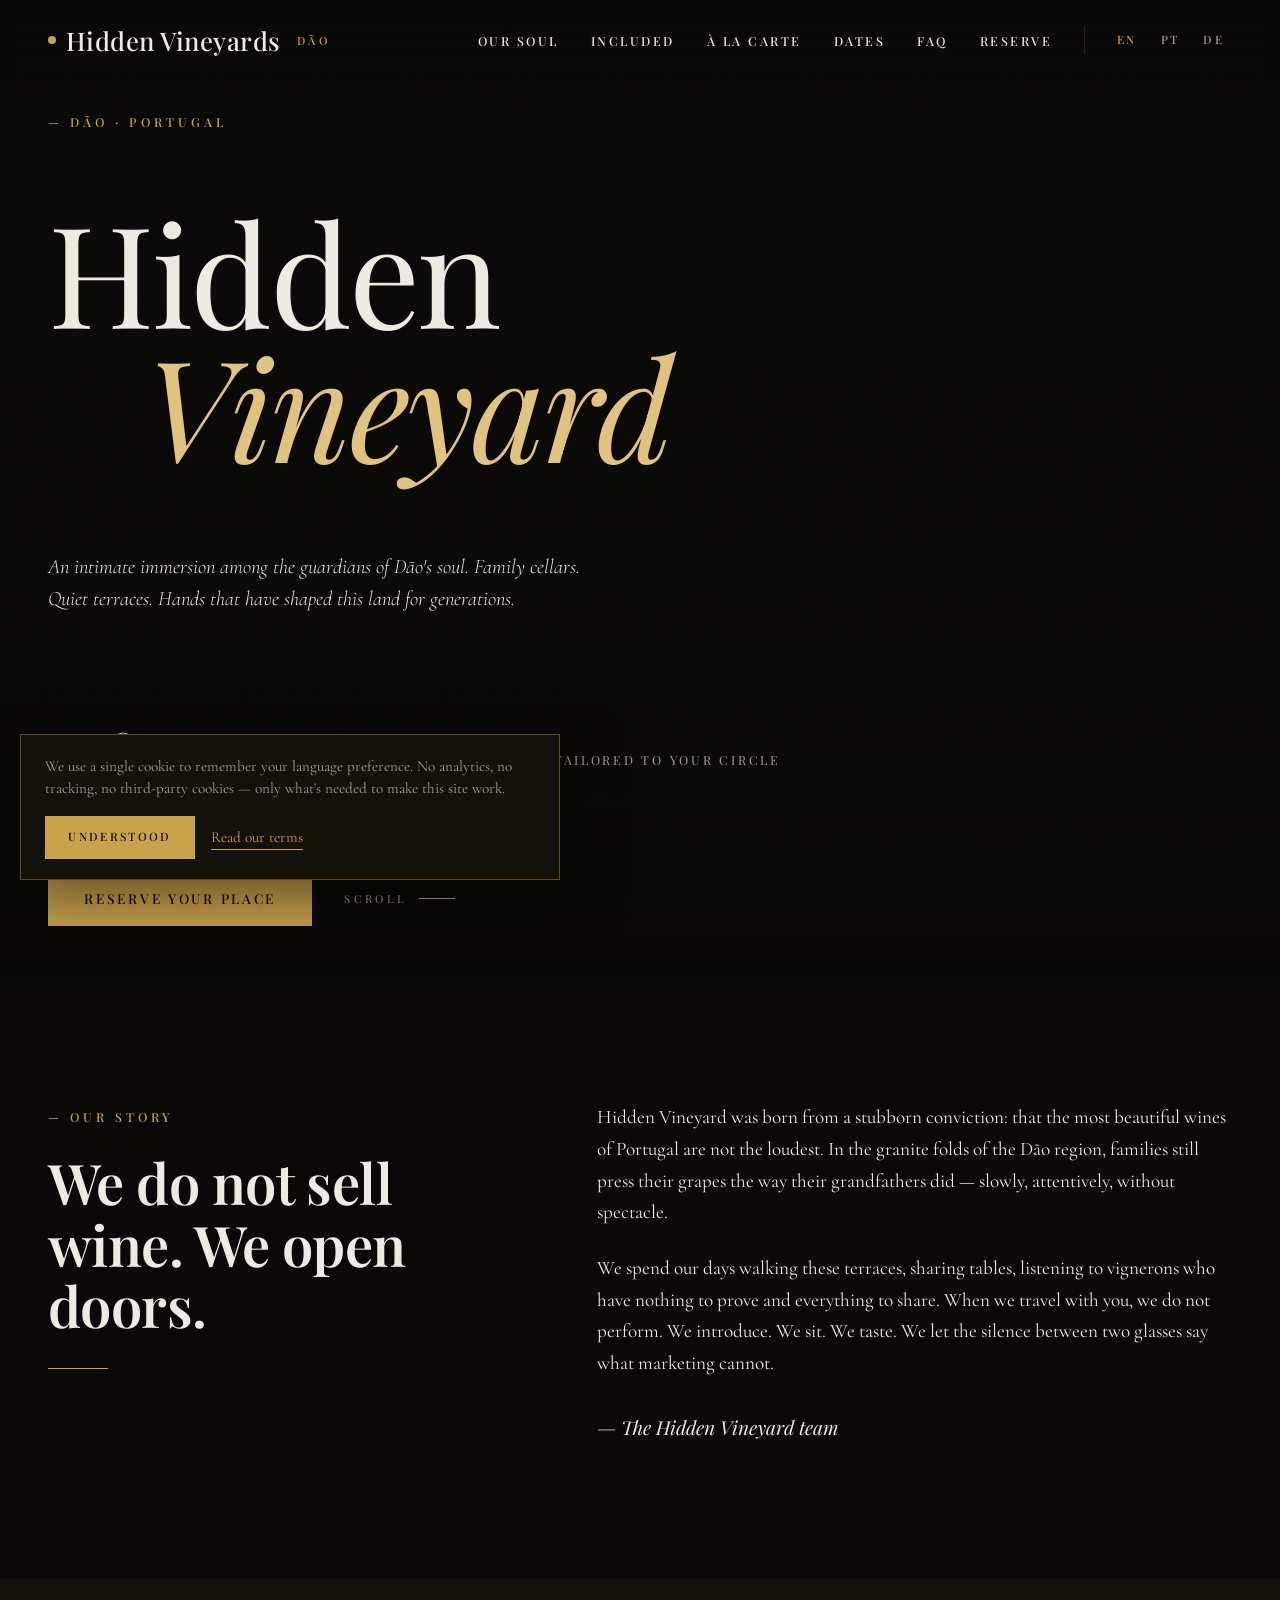
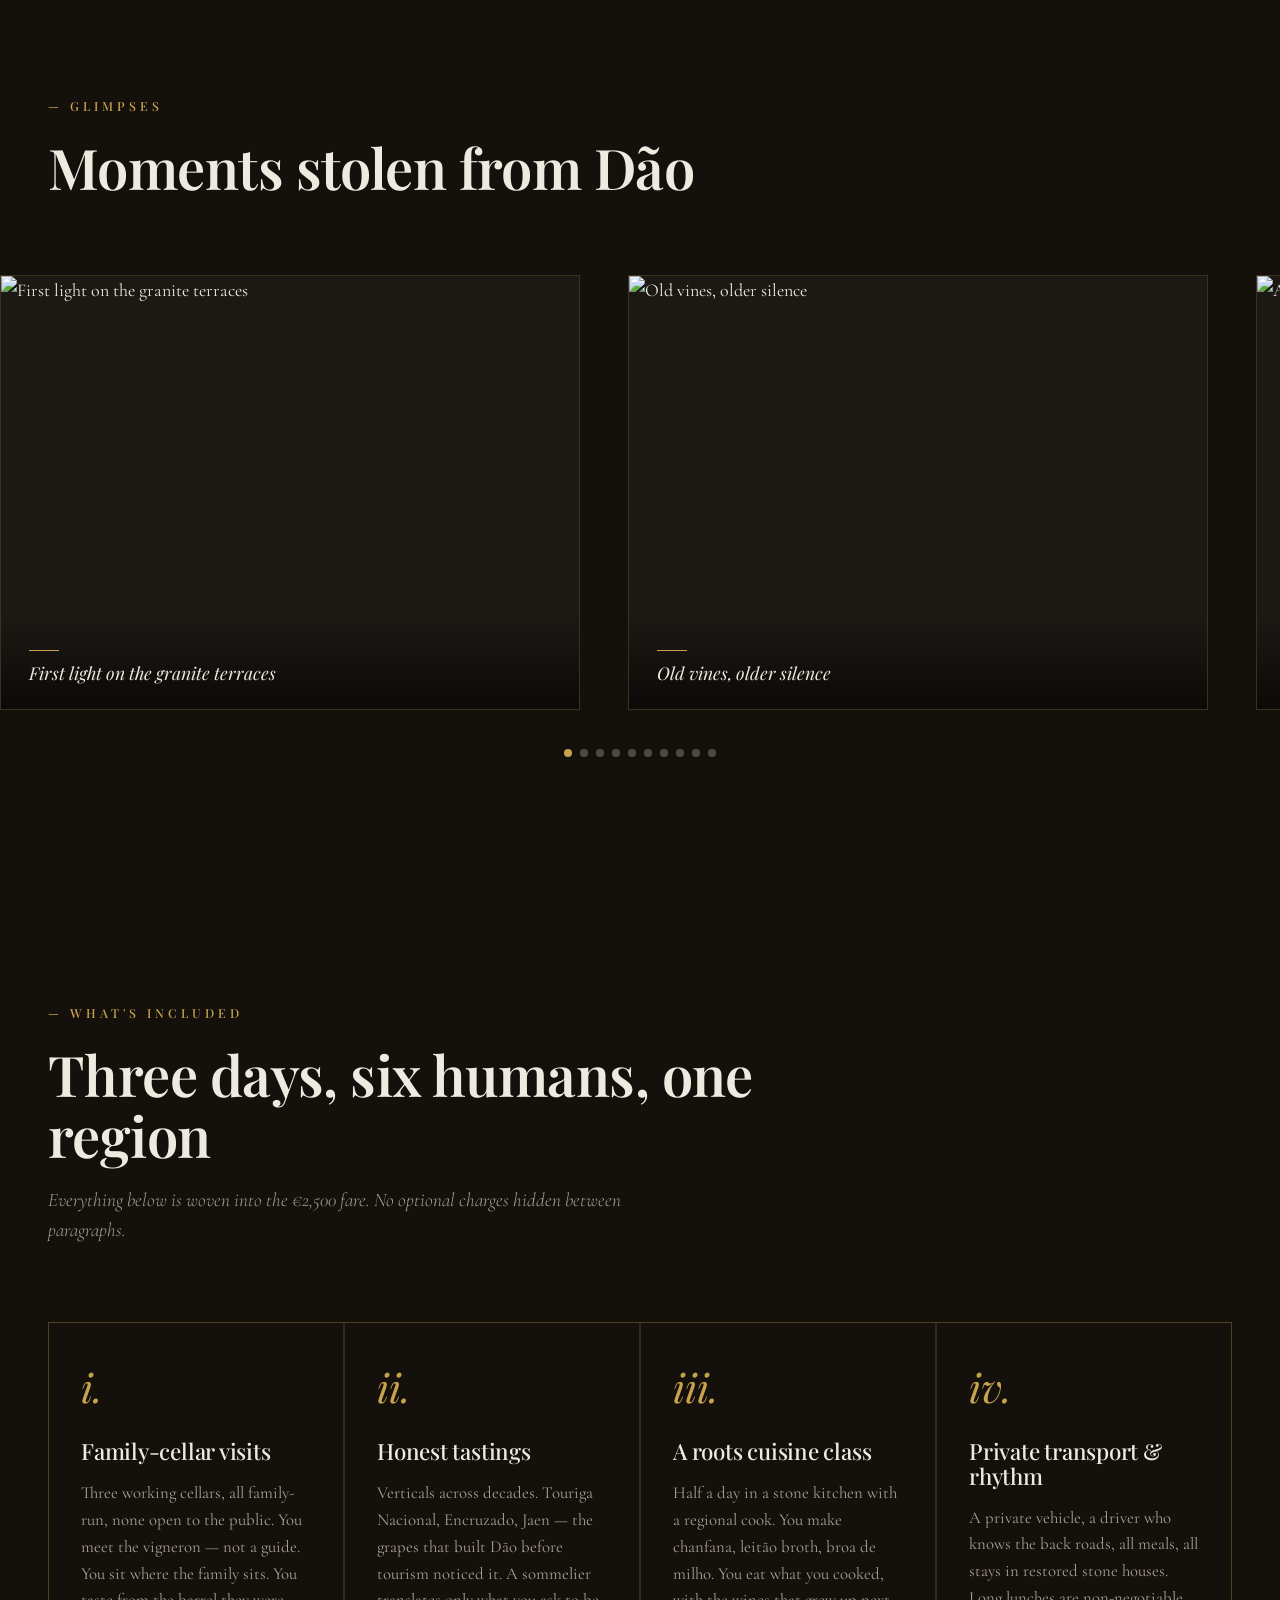
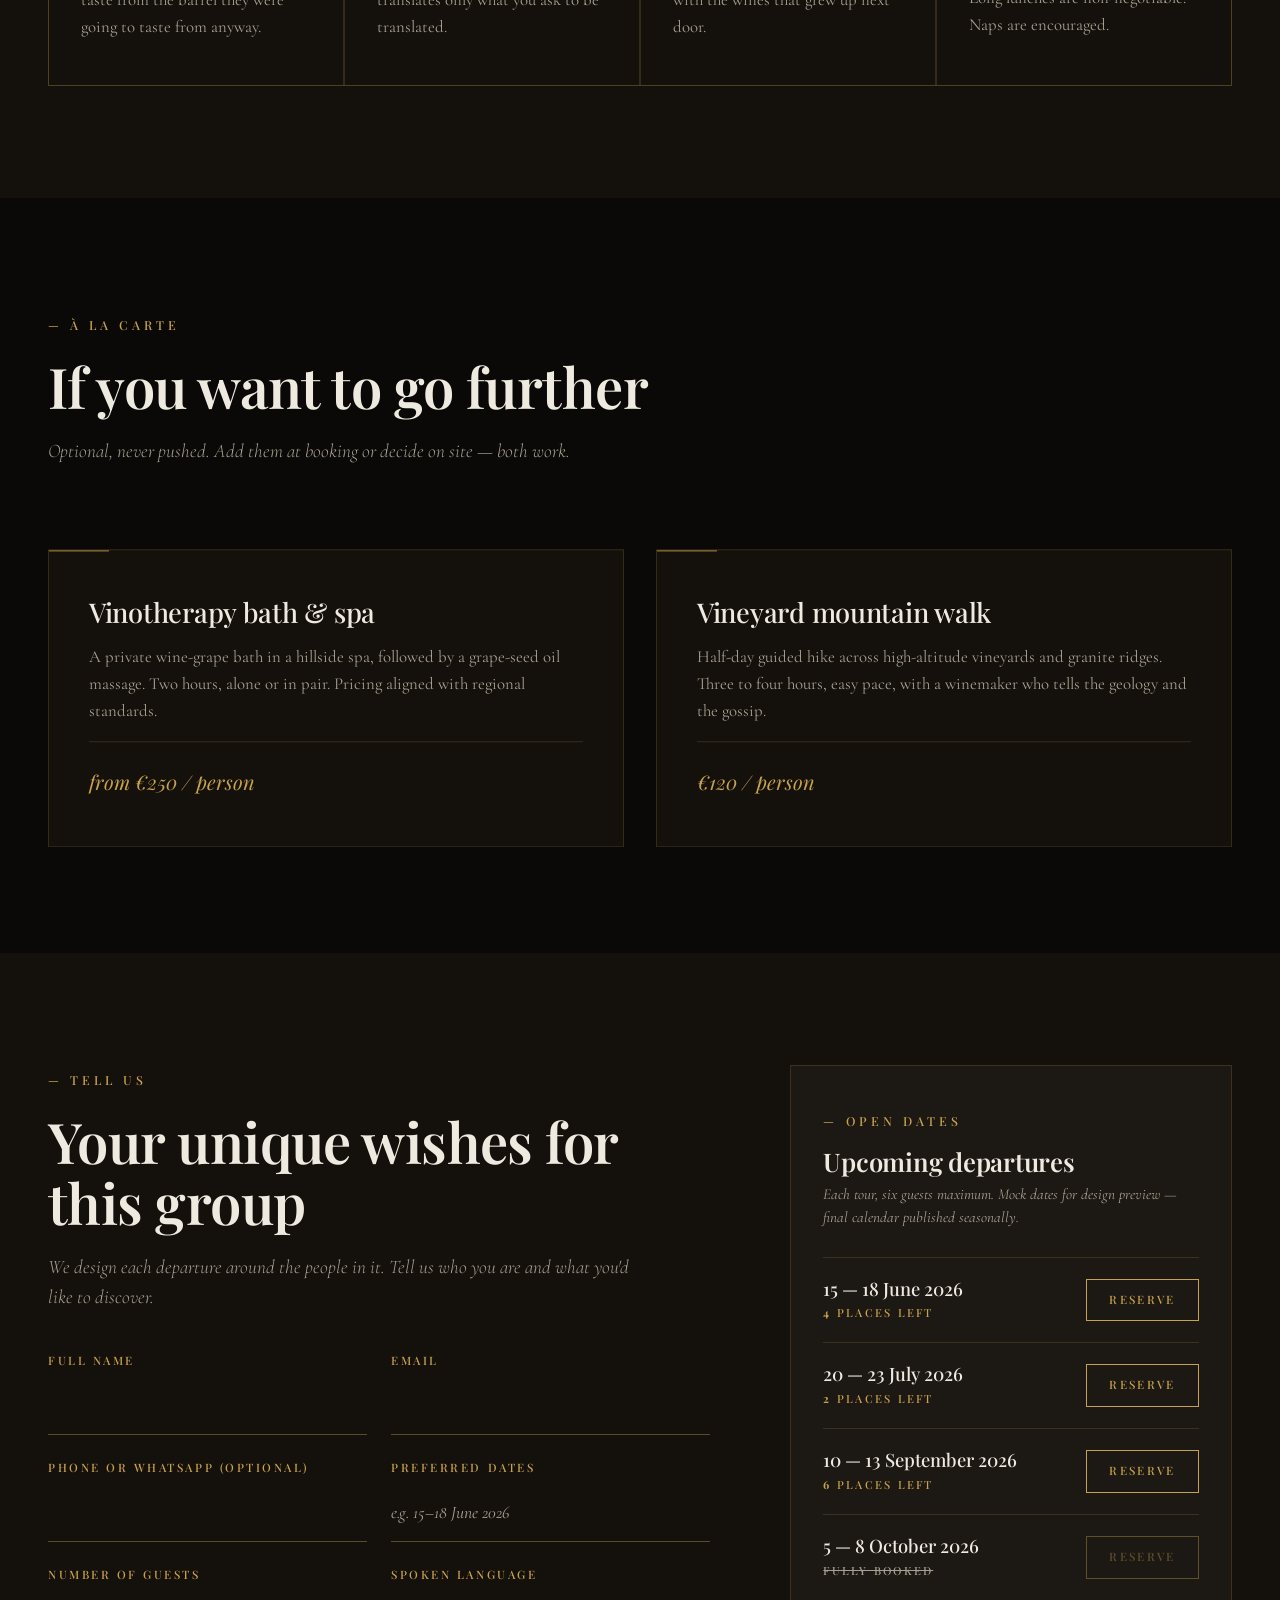
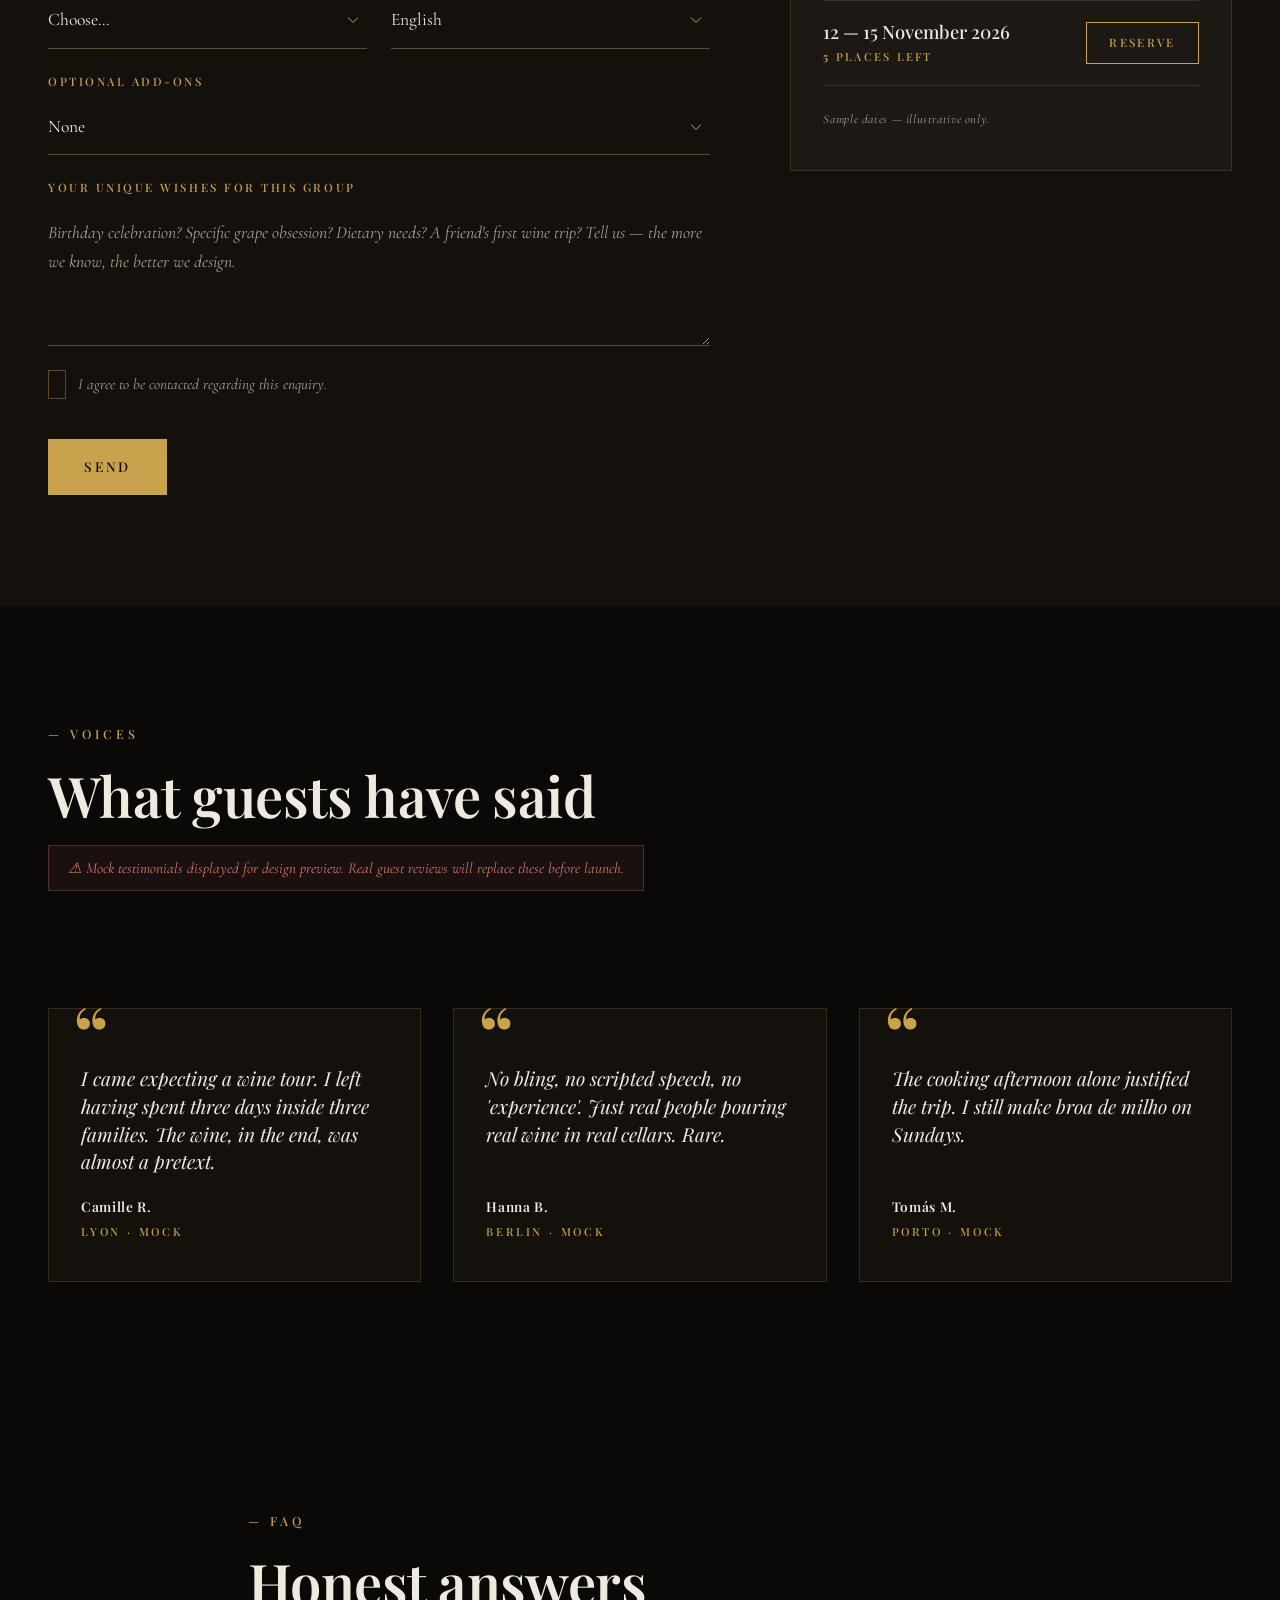
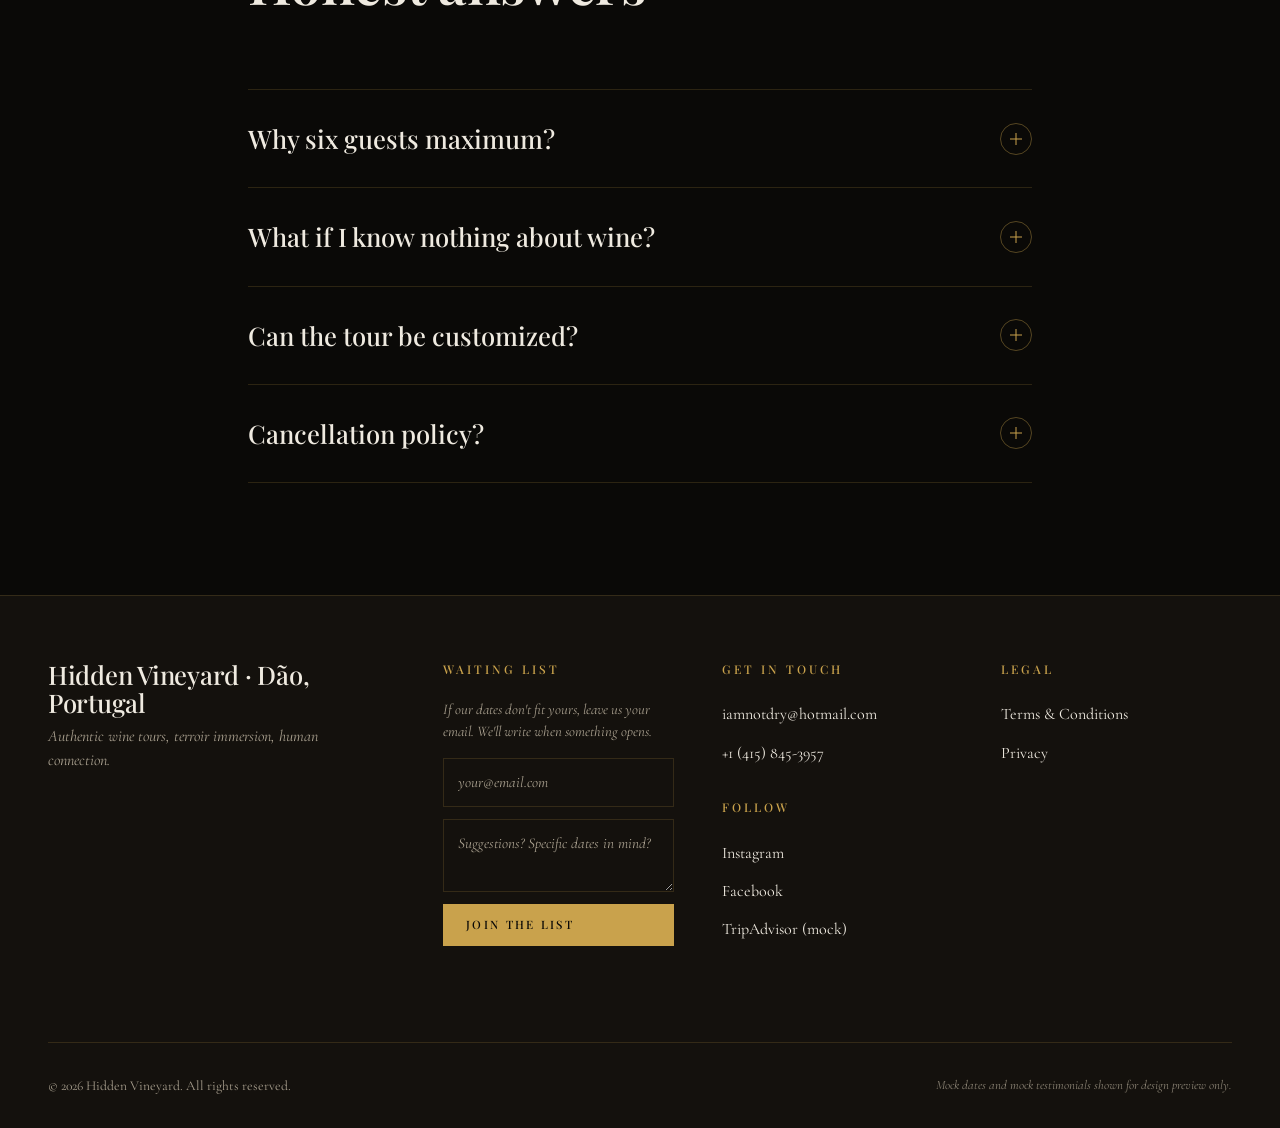
==== commit d107c760: "Add files via upload" ====
--- a/index.html
+++ b/index.html
@@ -5,17 +5,17 @@
   <meta name="viewport" content="width=device-width, initial-scale=1.0" />
   <meta name="theme-color" content="#0A0907" />
 
-  <title data-i18n="page_title">Hidden Vineyards — Authentic Dão Wine Tour | €2,500</title>
+  <title data-i18n="page_title">Hidden Vineyardss — Authentic Dão Wine Tour | €2,500</title>
   <meta name="description" data-i18n-content="page_meta_desc"
-    content="Hidden Vineyard. Intimate, family-cellar wine immersion in the Dão region of Portugal. Maximum 6 guests. €2,500 per person." />
-  <meta name="keywords" content="Hidden Vineyard, Dão wine tour, Portugal wine, family winery, terroir, authentic wine experience, vineyard immersion, small group wine" />
-  <meta name="author" content="Hidden Vineyard" />
+    content="Hidden Vineyardss. Intimate, family-cellar wine immersion in the Dão region of Portugal. Maximum 6 guests. €2,500 per person." />
+  <meta name="keywords" content="Hidden Vineyards, Dão wine tour, Portugal wine, family winery, terroir, authentic wine experience, vineyard immersion, small group wine" />
+  <meta name="author" content="Hidden Vineyards" />
   <meta name="robots" content="index, follow" />
   <link rel="canonical" href="https://hiddenvineyard.com/" />
 
   <!-- Open Graph / Twitter -->
   <meta property="og:type" content="website" />
-  <meta property="og:title" data-i18n-content="page_title" content="Hidden Vineyard — Authentic Dão Wine Tour" />
+  <meta property="og:title" data-i18n-content="page_title" content="Hidden Vineyards — Authentic Dão Wine Tour" />
   <meta property="og:description" data-i18n-content="page_meta_desc" content="Family-cellar wine immersion in the Dão region. Maximum 6 guests." />
   <meta property="og:image" content="https://images.unsplash.com/photo-1506377247377-2a5b3b417ebb?w=1200&q=80&auto=format&fit=crop" />
   <meta property="og:url" content="https://hiddenvineyard.com/" />
@@ -43,7 +43,7 @@
   {
     "@context": "https://schema.org",
     "@type": "TouristTrip",
-    "name": "Hidden Vineyard — Authentic Dão Wine Tour",
+    "name": "Hidden Vineyards — Authentic Dão Wine Tour",
     "description": "Three-day intimate wine immersion in the Dão region of Portugal. Family cellars, terroir tastings, regional cooking. Maximum 6 guests.",
     "touristType": "Wine enthusiasts",
     "offers": {
@@ -54,7 +54,7 @@
     },
     "provider": {
       "@type": "Organization",
-      "name": "Hidden Vineyard",
+      "name": "Hidden Vineyards",
       "email": "iamnotdry@hotmail.com",
       "telephone": "+1-415-845-3957",
       "areaServed": "Dão, Portugal",
@@ -85,9 +85,9 @@
        ============================================================ -->
   <header class="topbar">
     <div class="container topbar__inner">
-      <a href="#top" class="brand" aria-label="Hidden Vineyard">
+      <a href="#top" class="brand" aria-label="Hidden Vineyards">
         <span class="brand__mark"></span>
-        <span>Hidden Vineyard</span>
+        <span>Hidden Vineyards</span>
         <span class="brand__sub">Dão</span>
       </a>
 
@@ -118,7 +118,7 @@
     <!-- ============================================================
          Hero (parallax)
          ============================================================ -->
-    <section class="hero" aria-label="Hidden Vineyard — Dão immersion">
+    <section class="hero" aria-label="Hidden Vineyards — Dão immersion">
       <div class="hero__bg" aria-hidden="true"></div>
       <div class="container hero__inner">
         <div class="hero__overline overline reveal" data-i18n="hero_overline">DÃO · PORTUGAL</div>
@@ -158,9 +158,9 @@
             <span class="about__rule" aria-hidden="true"></span>
           </div>
           <div class="about__text reveal reveal--right" data-delay="1">
-            <p data-i18n="about_p1">Hidden Vineyard was born from a stubborn conviction…</p>
+            <p data-i18n="about_p1">Hidden Vineyards was born from a stubborn conviction…</p>
             <p data-i18n="about_p2">We spend our days walking these terraces…</p>
-            <p class="about__signature" data-i18n="about_signature">— The Hidden Vineyard team</p>
+            <p class="about__signature" data-i18n="about_signature">— The Hidden Vineyards team</p>
           </div>
         </div>
       </div>
@@ -558,7 +558,7 @@
       <div class="footer__grid">
 
         <div class="footer__brand">
-          <h4 data-i18n="footer_brand_line">Hidden Vineyard · Dão, Portugal</h4>
+          <h4 data-i18n="footer_brand_line">Hidden Vineyards · Dão, Portugal</h4>
           <p data-i18n="footer_tag">Authentic wine tours, terroir immersion, human connection.</p>
         </div>
 
@@ -608,7 +608,7 @@
       </div>
 
       <div class="footer__bottom">
-        <span data-i18n="footer_copyright">© 2026 Hidden Vineyard. All rights reserved.</span>
+        <span data-i18n="footer_copyright">© 2026 Hidden Vineyards. All rights reserved.</span>
         <span class="footer__disclaimer" data-i18n="footer_disclaimer">Mock dates and mock testimonials shown for design preview only.</span>
       </div>
     </div>
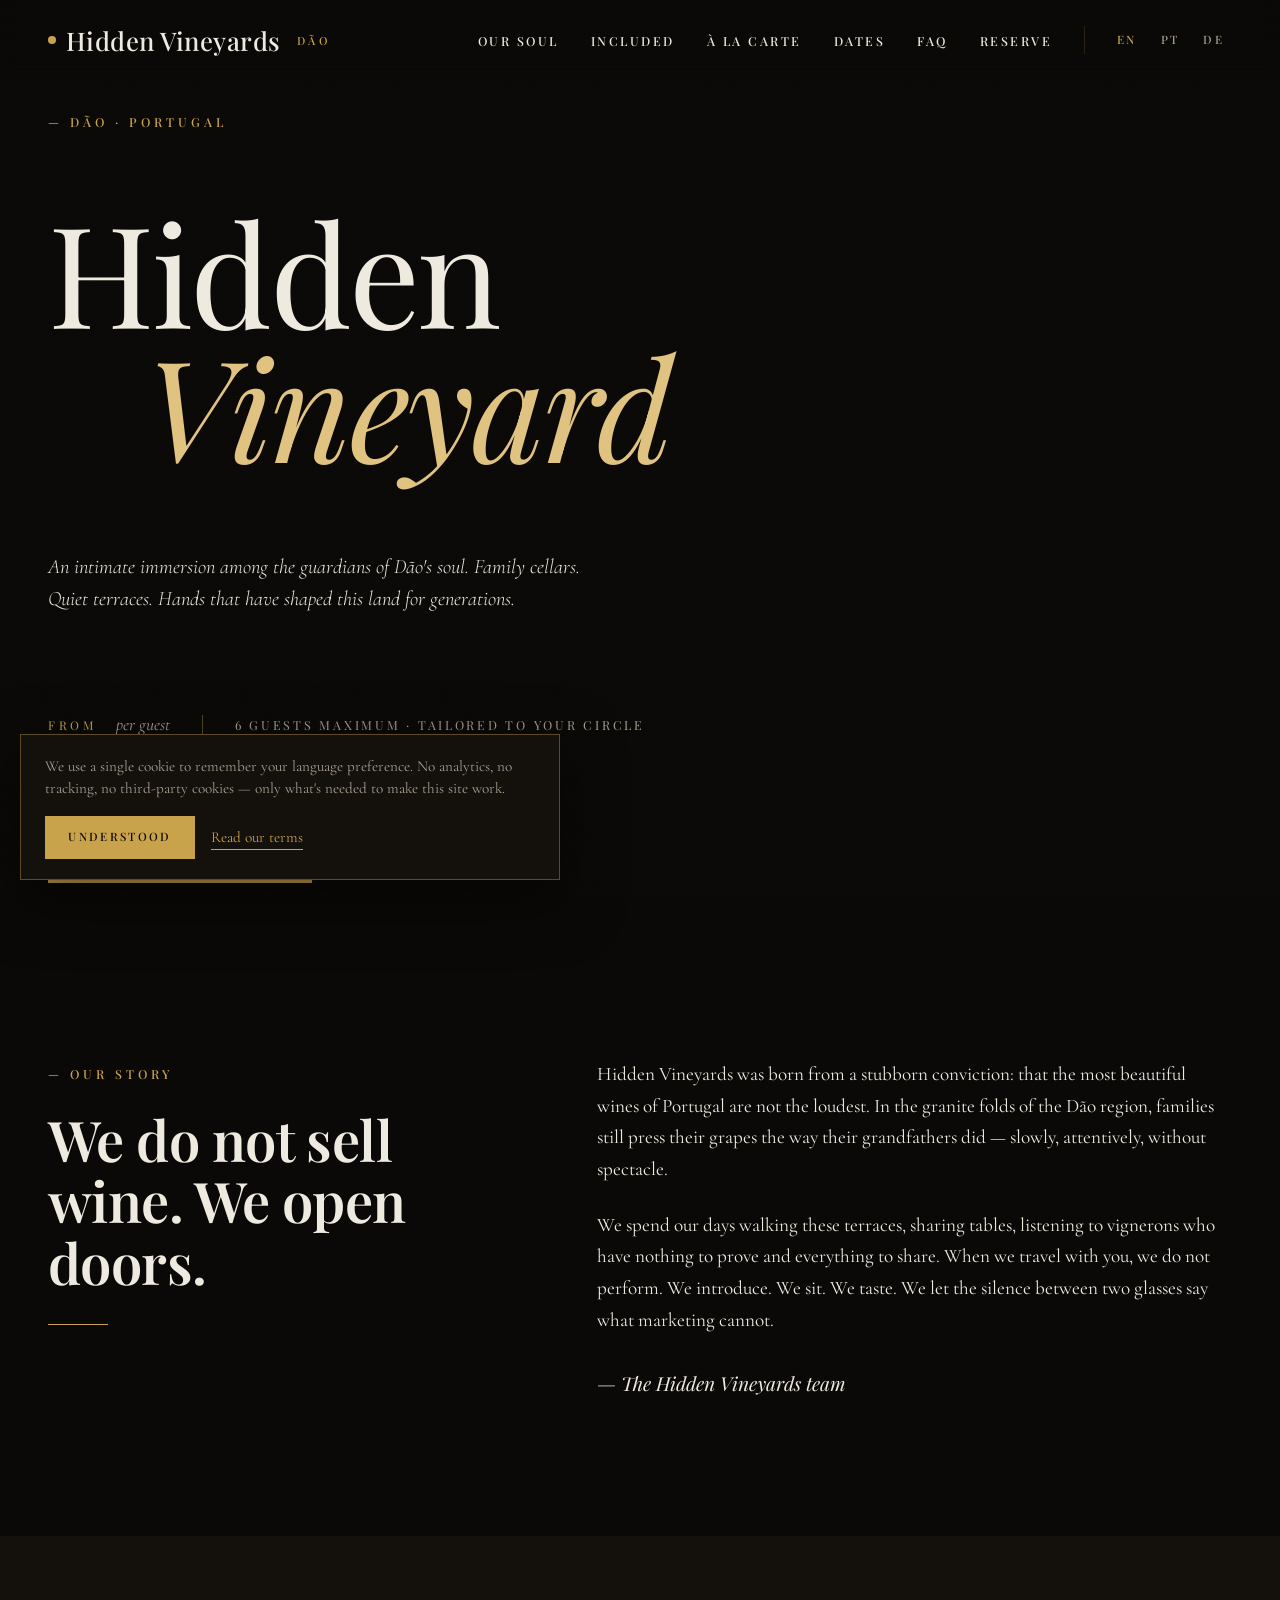
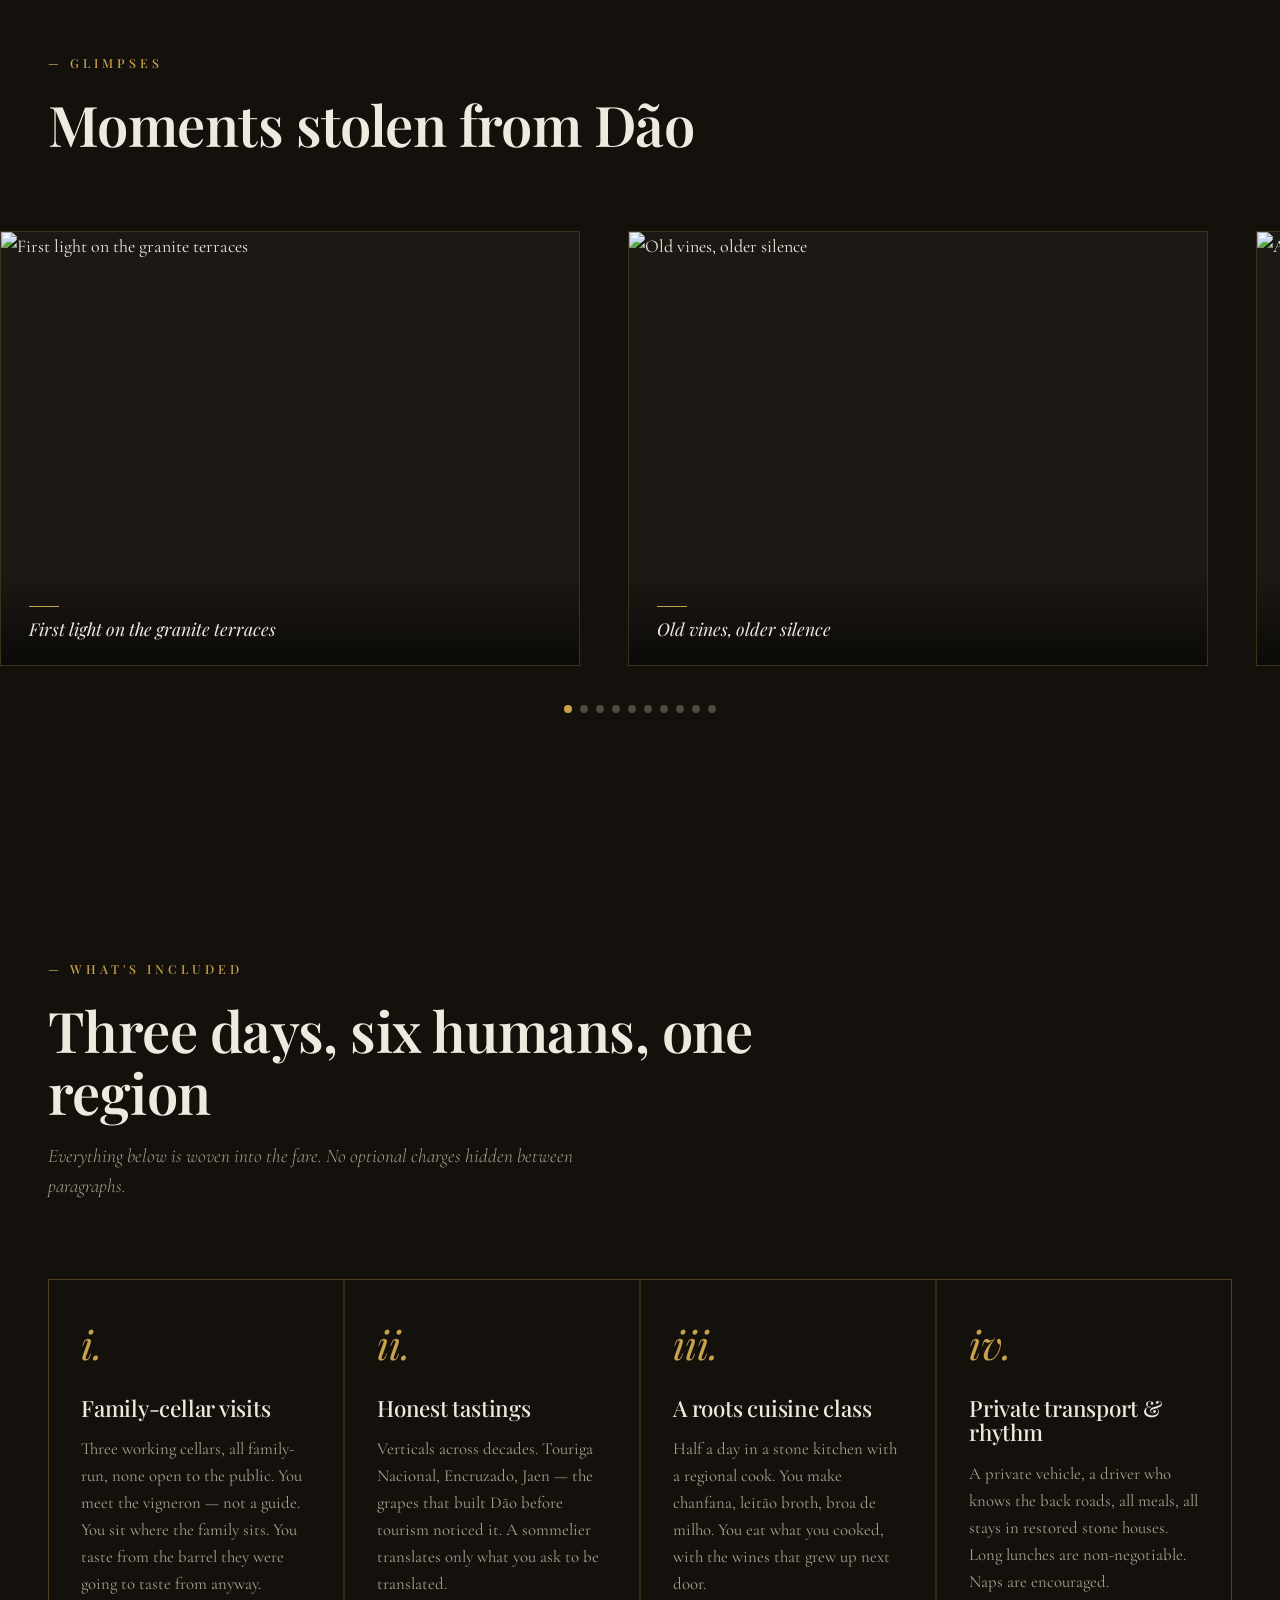
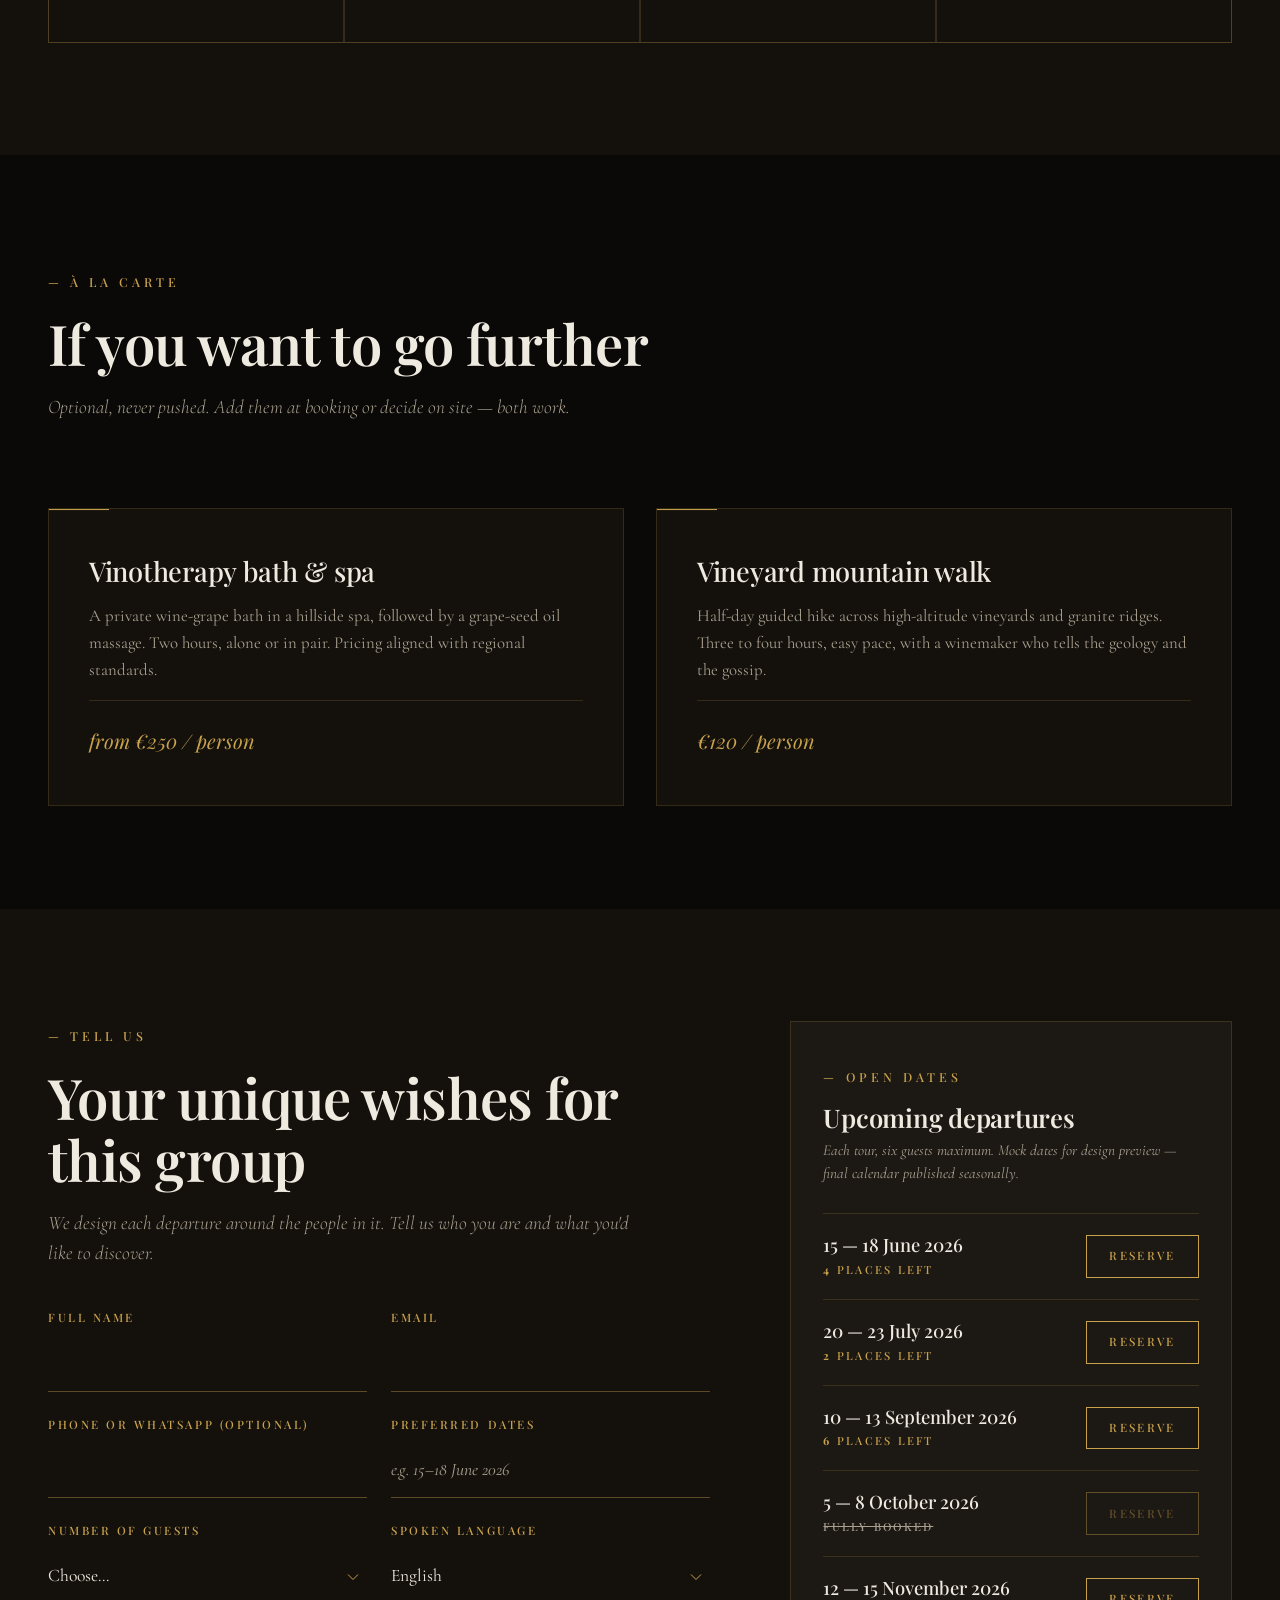
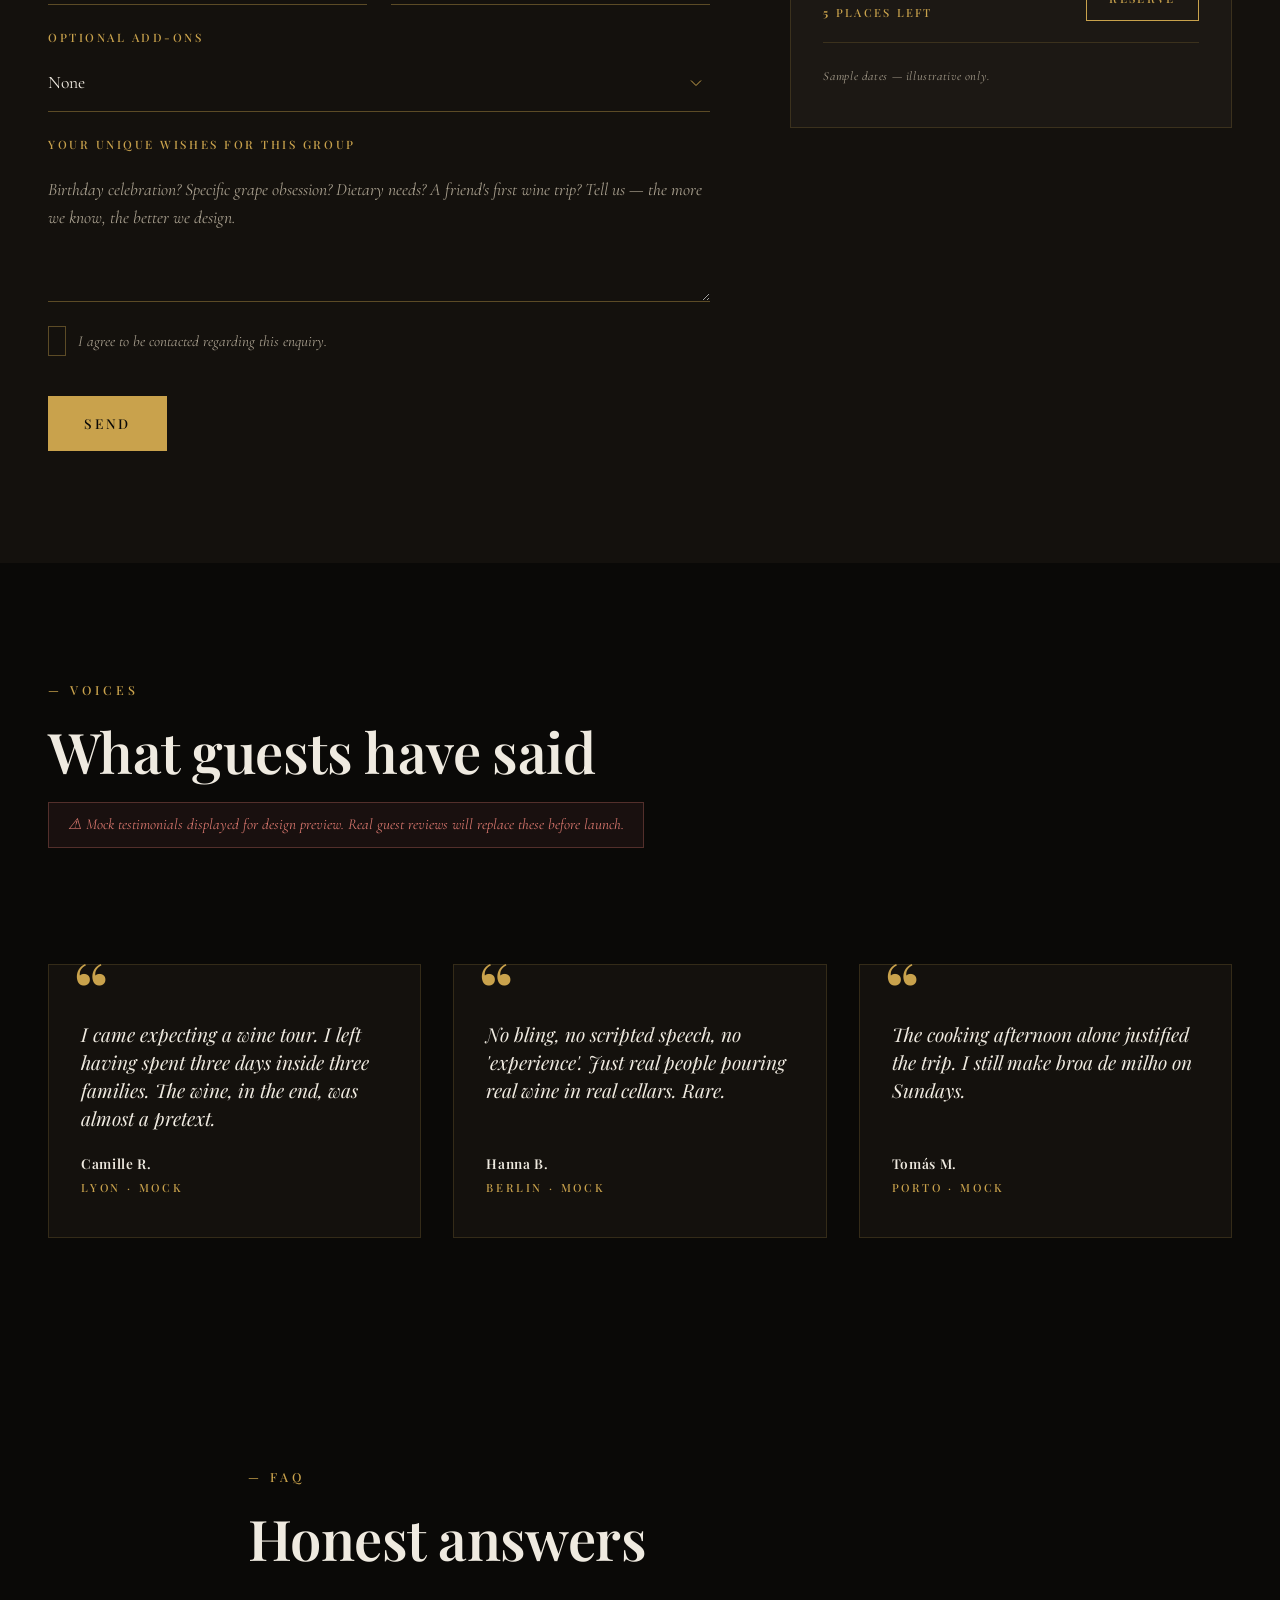
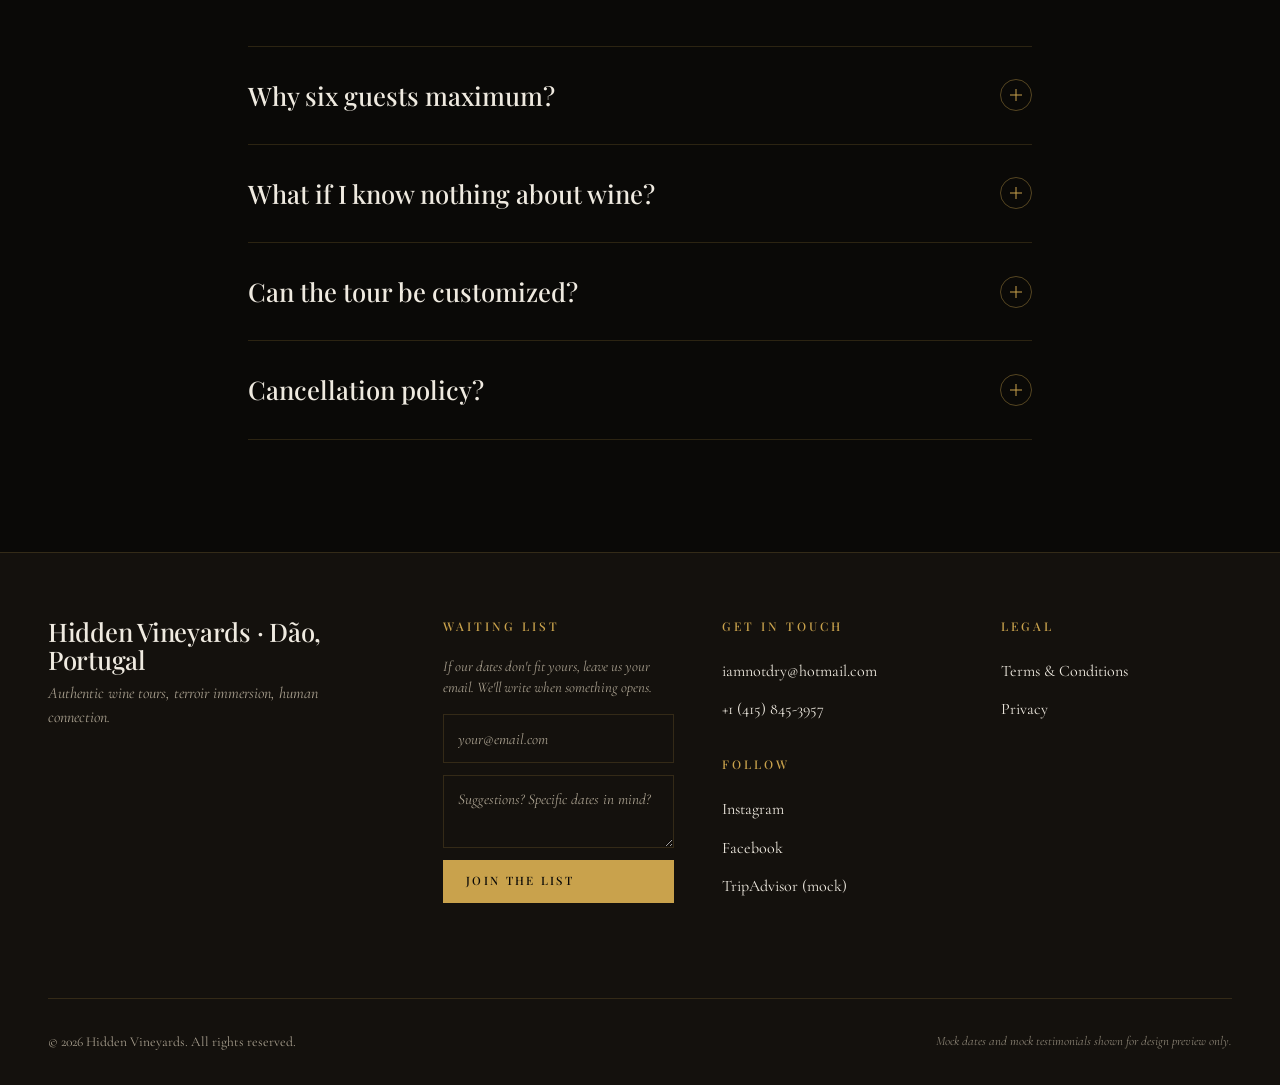
==== commit e2b3ec5b: "Add files via upload" ====
--- a/index.html
+++ b/index.html
@@ -5,9 +5,9 @@
   <meta name="viewport" content="width=device-width, initial-scale=1.0" />
   <meta name="theme-color" content="#0A0907" />
 
-  <title data-i18n="page_title">Hidden Vineyardss — Authentic Dão Wine Tour | €2,500</title>
+  <title data-i18n="page_title">Hidden Vineyardss — Authentic Dão Wine Tour | </title>
   <meta name="description" data-i18n-content="page_meta_desc"
-    content="Hidden Vineyardss. Intimate, family-cellar wine immersion in the Dão region of Portugal. Maximum 6 guests. €2,500 per person." />
+    content="Hidden Vineyardss. Intimate, family-cellar wine immersion in the Dão region of Portugal. Maximum 6 guests.  per person." />
   <meta name="keywords" content="Hidden Vineyards, Dão wine tour, Portugal wine, family winery, terroir, authentic wine experience, vineyard immersion, small group wine" />
   <meta name="author" content="Hidden Vineyards" />
   <meta name="robots" content="index, follow" />
@@ -132,7 +132,7 @@
         <div class="hero__meta reveal" data-delay="3">
           <div class="hero__price-block">
             <span class="hero__price-label" data-i18n="hero_price_label">From</span>
-            <span class="hero__price" data-i18n="hero_price">€2,500</span>
+            <span class="hero__price" data-i18n="hero_price"></span>
             <span class="hero__price-unit" data-i18n="hero_price_unit">per guest</span>
           </div>
           <div class="hero__group" data-i18n="hero_group">6 guests maximum · Tailored to your circle</div>
@@ -242,7 +242,7 @@
         <div class="section-head reveal">
           <div class="overline" data-i18n="included_overline">WHAT'S INCLUDED</div>
           <h2 data-i18n="included_title">Three days, six humans, one region</h2>
-          <p data-i18n="included_subtitle">Everything below is woven into the €2,500 fare.</p>
+          <p data-i18n="included_subtitle">Everything below is woven into the  fare.</p>
         </div>
 
         <div class="included__grid">
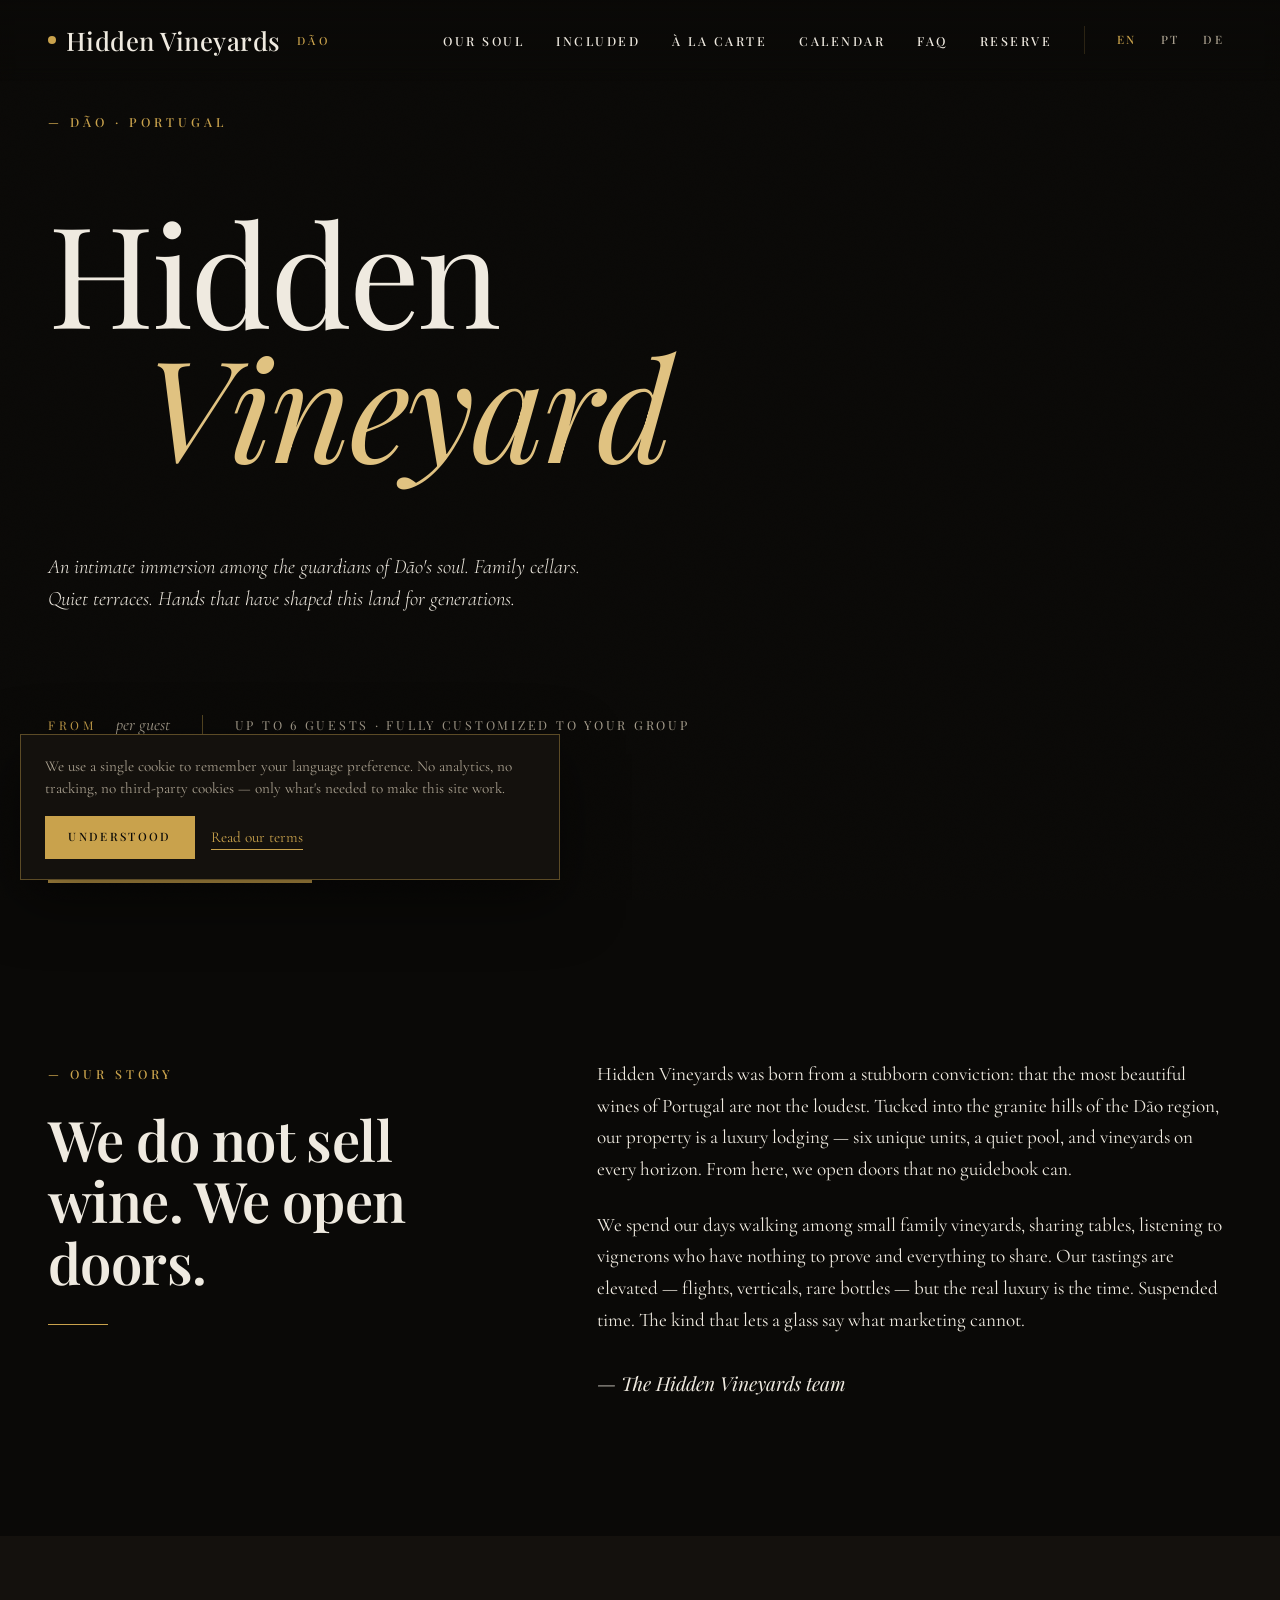
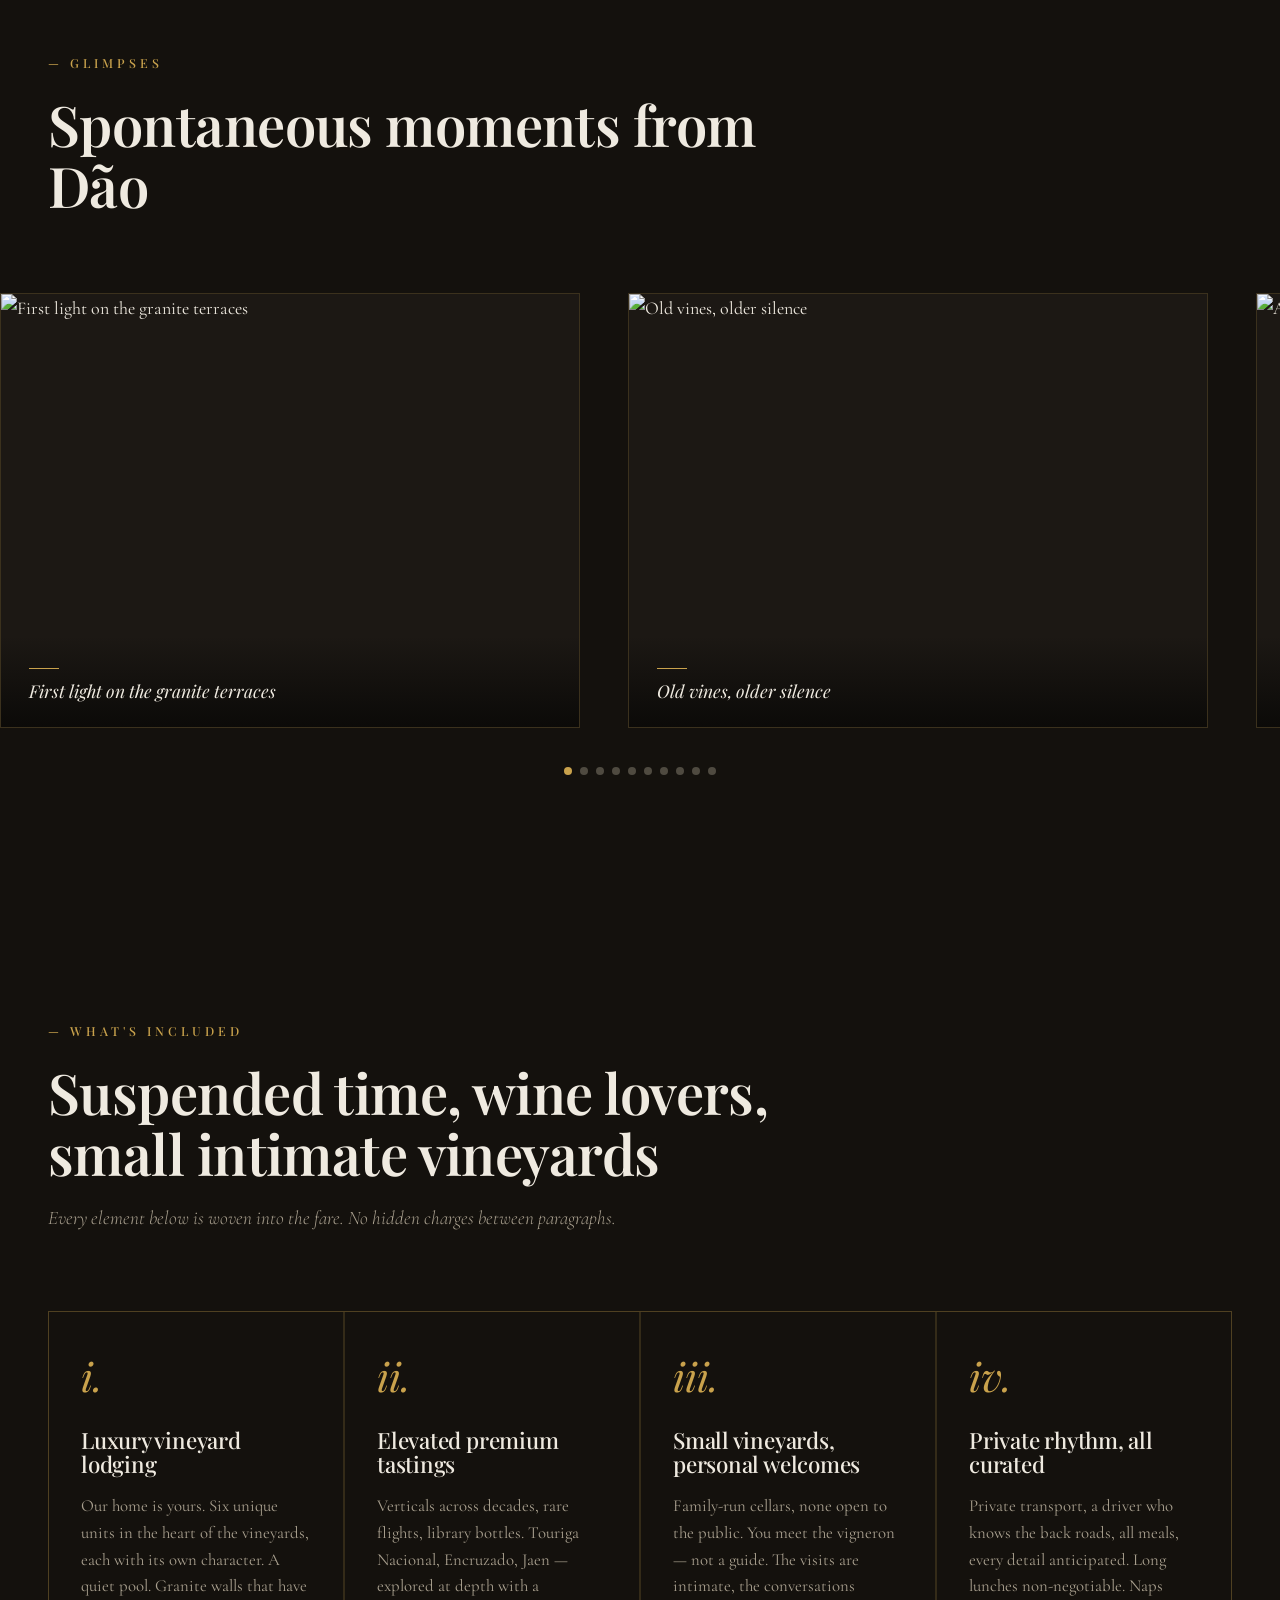
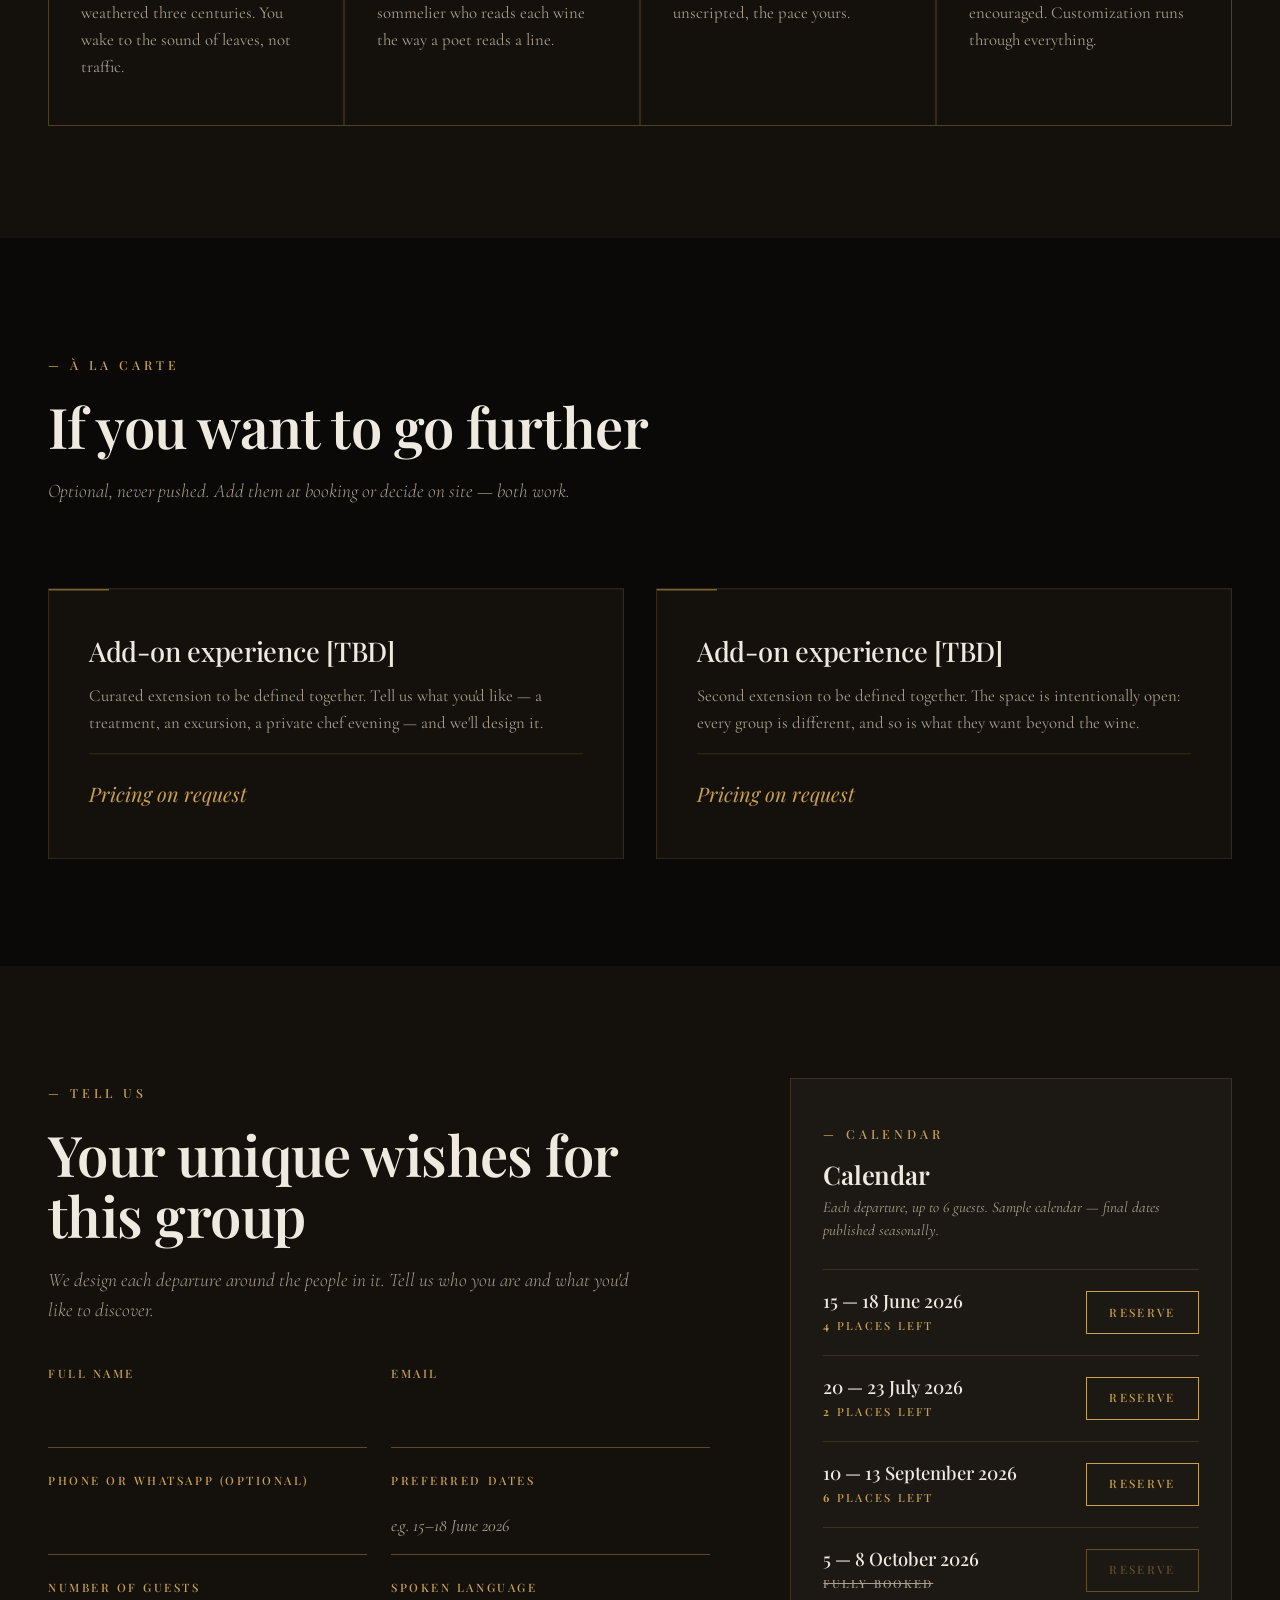
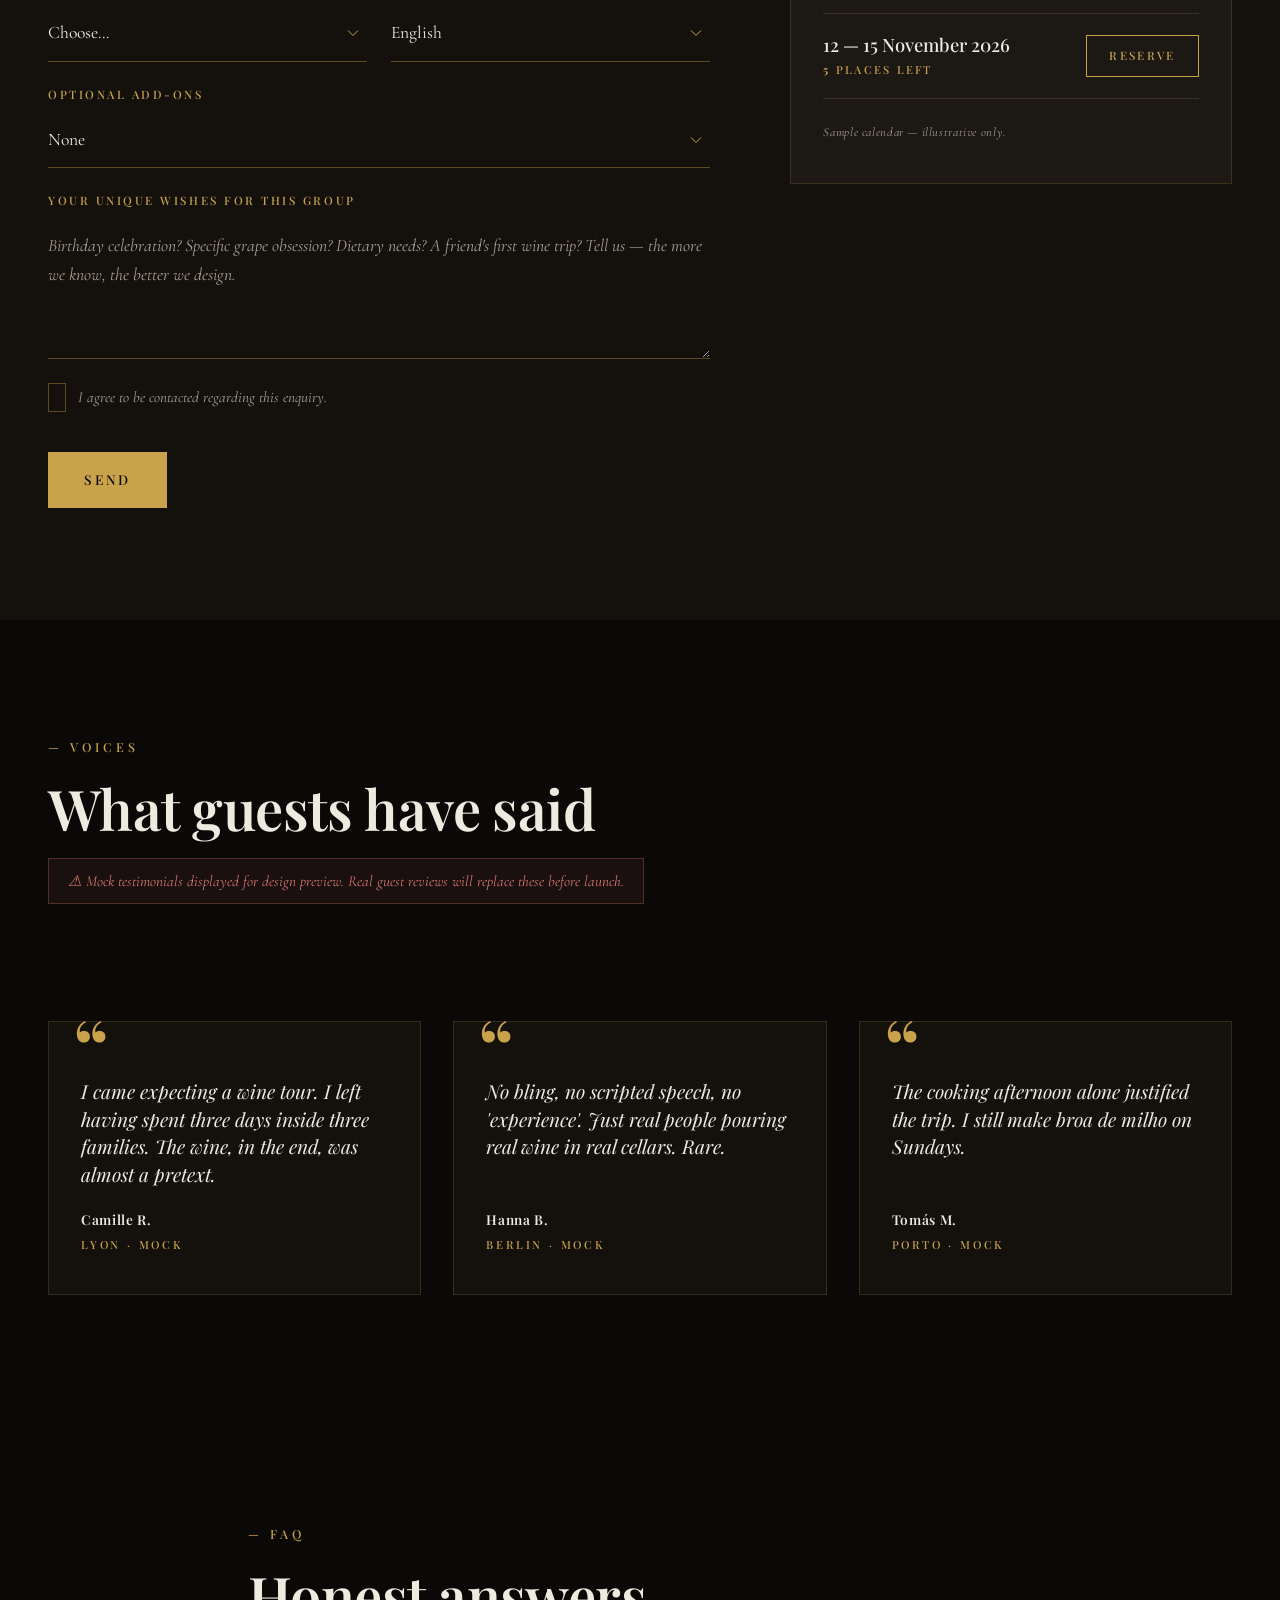
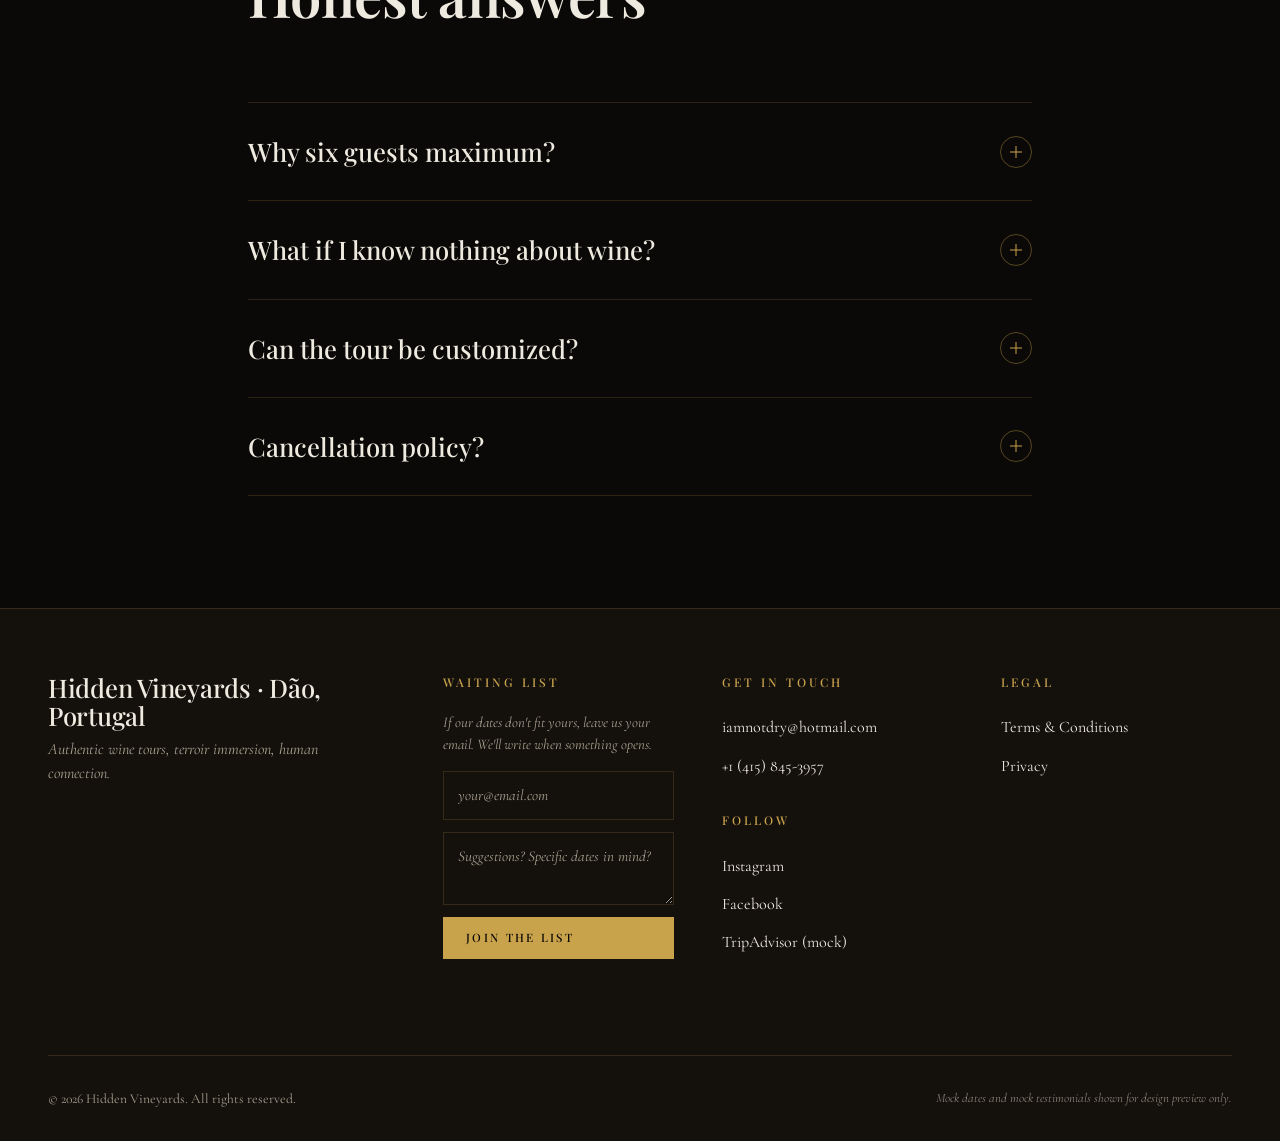
==== commit a5f2ff33: "Mise à jour du site" ====
--- a/index.html
+++ b/index.html
@@ -100,7 +100,7 @@
           <li><a href="#about" class="nav__link" data-i18n="nav_about">Our soul</a></li>
           <li><a href="#included" class="nav__link" data-i18n="nav_included">Included</a></li>
           <li><a href="#options" class="nav__link" data-i18n="nav_options">À la carte</a></li>
-          <li><a href="#dates" class="nav__link" data-i18n="nav_dates">Dates</a></li>
+          <li><a href="#dates" class="nav__link" data-i18n="nav_dates">Calendar</a></li>
           <li><a href="#faq" class="nav__link" data-i18n="nav_faq">FAQ</a></li>
           <li><a href="#contact" class="nav__link" data-i18n="nav_contact">Reserve</a></li>
         </ul>
@@ -135,7 +135,7 @@
             <span class="hero__price" data-i18n="hero_price"></span>
             <span class="hero__price-unit" data-i18n="hero_price_unit">per guest</span>
           </div>
-          <div class="hero__group" data-i18n="hero_group">6 guests maximum · Tailored to your circle</div>
+          <div class="hero__group" data-i18n="hero_group">Up to 6 guests · Fully customized to your group</div>
         </div>
         <div class="hero__cta-row reveal" data-delay="4">
           <a href="#contact" class="btn btn--primary" data-i18n="hero_cta">Reserve your place</a>
@@ -158,8 +158,8 @@
             <span class="about__rule" aria-hidden="true"></span>
           </div>
           <div class="about__text reveal reveal--right" data-delay="1">
-            <p data-i18n="about_p1">Hidden Vineyards was born from a stubborn conviction…</p>
-            <p data-i18n="about_p2">We spend our days walking these terraces…</p>
+            <p data-i18n="about_p1">Hidden Vineyards was born from a stubborn conviction. Tucked into the granite hills of the Dão, our property is a luxury lodging — six unique units, a quiet pool, vineyards on every horizon.</p>
+            <p data-i18n="about_p2">We walk among small family vineyards, share tables, listen. Our tastings are elevated. The real luxury is suspended time.</p>
             <p class="about__signature" data-i18n="about_signature">— The Hidden Vineyards team</p>
           </div>
         </div>
@@ -173,59 +173,59 @@
       <div class="container">
         <div class="section-head reveal">
           <div class="overline" data-i18n="carousel_overline">GLIMPSES</div>
-          <h2 data-i18n="carousel_title">Moments stolen from Dão</h2>
+          <h2 data-i18n="carousel_title">Spontaneous moments from Dão</h2>
         </div>
       </div>
 
       <div class="swiper reveal" data-delay="1">
         <div class="swiper-wrapper">
           <div class="swiper-slide">
-            <img src="https://images.unsplash.com/photo-1506905925346-21bda4d32df4?w=900&q=80&auto=format&fit=crop"
+            <img src="https://images.unsplash.com/photo-1685268213146-5b34414ab9d3?w=900&q=80&auto=format&fit=crop"
                  alt="" data-i18n-alt="carousel_caption_1" loading="lazy" />
             <div class="swiper-slide__caption" data-i18n="carousel_caption_1">First light on the granite terraces</div>
           </div>
           <div class="swiper-slide">
-            <img src="https://images.unsplash.com/photo-1547595628-c61a29f496f0?w=900&q=80&auto=format&fit=crop"
+            <img src="https://images.unsplash.com/photo-1660670996583-3b2c11c8131f?w=900&q=80&auto=format&fit=crop"
                  alt="" data-i18n-alt="carousel_caption_2" loading="lazy" />
             <div class="swiper-slide__caption" data-i18n="carousel_caption_2">Old vines, older silence</div>
           </div>
           <div class="swiper-slide">
-            <img src="https://images.unsplash.com/photo-1474722883778-792e7990302f?w=900&q=80&auto=format&fit=crop"
+            <img src="https://images.unsplash.com/photo-1594906025531-25a4e5841289?w=900&q=80&auto=format&fit=crop"
                  alt="" data-i18n-alt="carousel_caption_3" loading="lazy" />
             <div class="swiper-slide__caption" data-i18n="carousel_caption_3">A cellar that smells of wood and patience</div>
           </div>
           <div class="swiper-slide">
-            <img src="https://images.unsplash.com/photo-1510812431401-41d2cab2707d?w=900&q=80&auto=format&fit=crop"
+            <img src="https://images.unsplash.com/photo-1677477242420-44217efa1534?w=900&q=80&auto=format&fit=crop"
                  alt="" data-i18n-alt="carousel_caption_4" loading="lazy" />
             <div class="swiper-slide__caption" data-i18n="carousel_caption_4">The hands that prune in February</div>
           </div>
           <div class="swiper-slide">
-            <img src="https://images.unsplash.com/photo-1414235077428-338989a2e8c0?w=900&q=80&auto=format&fit=crop"
+            <img src="https://images.unsplash.com/photo-1743686627239-e2a25a1d054e?w=900&q=80&auto=format&fit=crop"
                  alt="" data-i18n-alt="carousel_caption_5" loading="lazy" />
             <div class="swiper-slide__caption" data-i18n="carousel_caption_5">A family table, unhurried</div>
           </div>
           <div class="swiper-slide">
-            <img src="https://images.unsplash.com/photo-1568213816046-0ee1c42bd559?w=900&q=80&auto=format&fit=crop"
+            <img src="https://images.unsplash.com/photo-1731601816751-fb189dbd807b?w=900&q=80&auto=format&fit=crop"
                  alt="" data-i18n-alt="carousel_caption_6" loading="lazy" />
             <div class="swiper-slide__caption" data-i18n="carousel_caption_6">Bottles aged below the kitchen</div>
           </div>
           <div class="swiper-slide">
-            <img src="https://images.unsplash.com/photo-1519046904884-53103b34b206?w=900&q=80&auto=format&fit=crop"
+            <img src="https://images.unsplash.com/photo-1673828384429-30f0872003fb?w=900&q=80&auto=format&fit=crop"
                  alt="" data-i18n-alt="carousel_caption_7" loading="lazy" />
             <div class="swiper-slide__caption" data-i18n="carousel_caption_7">Mountain air at 700 meters</div>
           </div>
           <div class="swiper-slide">
-            <img src="https://images.unsplash.com/photo-1504674900967-67149e62d34f?w=900&q=80&auto=format&fit=crop"
+            <img src="https://images.unsplash.com/photo-1638664370752-8188076afbab?w=900&q=80&auto=format&fit=crop"
                  alt="" data-i18n-alt="carousel_caption_8" loading="lazy" />
             <div class="swiper-slide__caption" data-i18n="carousel_caption_8">Slow-roasted lamb, regional bread</div>
           </div>
           <div class="swiper-slide">
-            <img src="https://images.unsplash.com/photo-1474314881477-04c4aac40a0e?w=900&q=80&auto=format&fit=crop"
+            <img src="https://images.unsplash.com/photo-1693825207674-ae2ef8269be5?w=900&q=80&auto=format&fit=crop"
                  alt="" data-i18n-alt="carousel_caption_9" loading="lazy" />
             <div class="swiper-slide__caption" data-i18n="carousel_caption_9">A wine bath, terroir on skin</div>
           </div>
           <div class="swiper-slide">
-            <img src="https://images.unsplash.com/photo-1506377247377-2a5b3b417ebb?w=900&q=80&auto=format&fit=crop"
+            <img src="https://images.unsplash.com/photo-1743686622146-c5dddbd0951a?w=900&q=80&auto=format&fit=crop"
                  alt="" data-i18n-alt="carousel_caption_10" loading="lazy" />
             <div class="swiper-slide__caption" data-i18n="carousel_caption_10">Dusk over Serra da Estrela</div>
           </div>
@@ -241,30 +241,30 @@
       <div class="container">
         <div class="section-head reveal">
           <div class="overline" data-i18n="included_overline">WHAT'S INCLUDED</div>
-          <h2 data-i18n="included_title">Three days, six humans, one region</h2>
-          <p data-i18n="included_subtitle">Everything below is woven into the  fare.</p>
+          <h2 data-i18n="included_title">Suspended time, wine lovers, small intimate vineyards</h2>
+          <p data-i18n="included_subtitle">Every element below is woven into the fare. No hidden charges between paragraphs.</p>
         </div>
 
         <div class="included__grid">
           <article class="included__card reveal" data-delay="1">
             <span class="included__num">i.</span>
-            <h4 data-i18n="included_1_title">Family-cellar visits</h4>
-            <p data-i18n="included_1_desc">Three working cellars, all family-run, none open to the public.</p>
+            <h4 data-i18n="included_1_title">Luxury vineyard lodging</h4>
+            <p data-i18n="included_1_desc">Six unique units in the heart of the vineyards. A quiet pool. Granite walls that have weathered three centuries.</p>
           </article>
           <article class="included__card reveal" data-delay="2">
             <span class="included__num">ii.</span>
-            <h4 data-i18n="included_2_title">Honest tastings</h4>
-            <p data-i18n="included_2_desc">Verticals across decades.</p>
+            <h4 data-i18n="included_2_title">Elevated premium tastings</h4>
+            <p data-i18n="included_2_desc">Verticals across decades, rare flights, library bottles — explored at depth.</p>
           </article>
           <article class="included__card reveal" data-delay="3">
             <span class="included__num">iii.</span>
-            <h4 data-i18n="included_3_title">A roots cuisine class</h4>
-            <p data-i18n="included_3_desc">Half a day in a stone kitchen with a regional cook.</p>
+            <h4 data-i18n="included_3_title">Small vineyards, personal welcomes</h4>
+            <p data-i18n="included_3_desc">Family-run cellars, none open to the public. You meet the vigneron — not a guide.</p>
           </article>
           <article class="included__card reveal" data-delay="4">
             <span class="included__num">iv.</span>
-            <h4 data-i18n="included_4_title">Private transport &amp; rhythm</h4>
-            <p data-i18n="included_4_desc">A private vehicle, a driver who knows the back roads.</p>
+            <h4 data-i18n="included_4_title">Private rhythm, all curated</h4>
+            <p data-i18n="included_4_desc">Private transport, all meals, every detail anticipated. Customization runs through everything.</p>
           </article>
         </div>
       </div>
@@ -283,14 +283,14 @@
 
         <div class="options__grid">
           <article class="option-card parallax-card reveal reveal--left" data-parallax="0.04">
-            <h4 data-i18n="addon_1_title">Vinotherapy bath &amp; spa</h4>
-            <p data-i18n="addon_1_desc">A private wine-grape bath in a hillside spa.</p>
-            <div class="option-card__price" data-i18n="addon_1_price">from €250 / person</div>
+            <h4 data-i18n="addon_1_title">Add-on experience [TBD]</h4>
+            <p data-i18n="addon_1_desc">Curated extension to be defined together. Tell us what you'd like.</p>
+            <div class="option-card__price" data-i18n="addon_1_price">Pricing on request</div>
           </article>
           <article class="option-card parallax-card reveal reveal--right" data-parallax="0.04">
-            <h4 data-i18n="addon_2_title">Vineyard mountain walk</h4>
-            <p data-i18n="addon_2_desc">Half-day guided hike across high-altitude vineyards.</p>
-            <div class="option-card__price" data-i18n="addon_2_price">€120 / person</div>
+            <h4 data-i18n="addon_2_title">Add-on experience [TBD]</h4>
+            <p data-i18n="addon_2_desc">Second extension to be defined together. The space is intentionally open.</p>
+            <div class="option-card__price" data-i18n="addon_2_price">Pricing on request</div>
           </article>
         </div>
       </div>
@@ -401,10 +401,10 @@
           </div>
 
           <!-- Sticky dates panel -->
-          <aside class="dates" id="dates" aria-label="Upcoming departures">
-            <div class="overline" data-i18n="dates_overline" style="margin-bottom:1rem;">OPEN DATES</div>
-            <h3 class="dates__title" data-i18n="dates_title">Upcoming departures</h3>
-            <p class="dates__subtitle" data-i18n="dates_subtitle">Each tour, six guests maximum.</p>
+          <aside class="dates" id="dates" aria-label="Calendar">
+            <div class="overline" data-i18n="dates_overline" style="margin-bottom:1rem;">CALENDAR</div>
+            <h3 class="dates__title" data-i18n="dates_title">Calendar</h3>
+            <p class="dates__subtitle" data-i18n="dates_subtitle">Each departure, up to 6 guests. Sample calendar — final dates published seasonally.</p>
 
             <div class="dates__list">
               <div class="date-item">
@@ -444,7 +444,7 @@
               </div>
             </div>
 
-            <p class="dates__disclaimer" data-i18n="dates_disclaimer">Sample dates — illustrative only.</p>
+            <p class="dates__disclaimer" data-i18n="dates_disclaimer">Sample calendar — illustrative only.</p>
           </aside>
         </div>
       </div>
